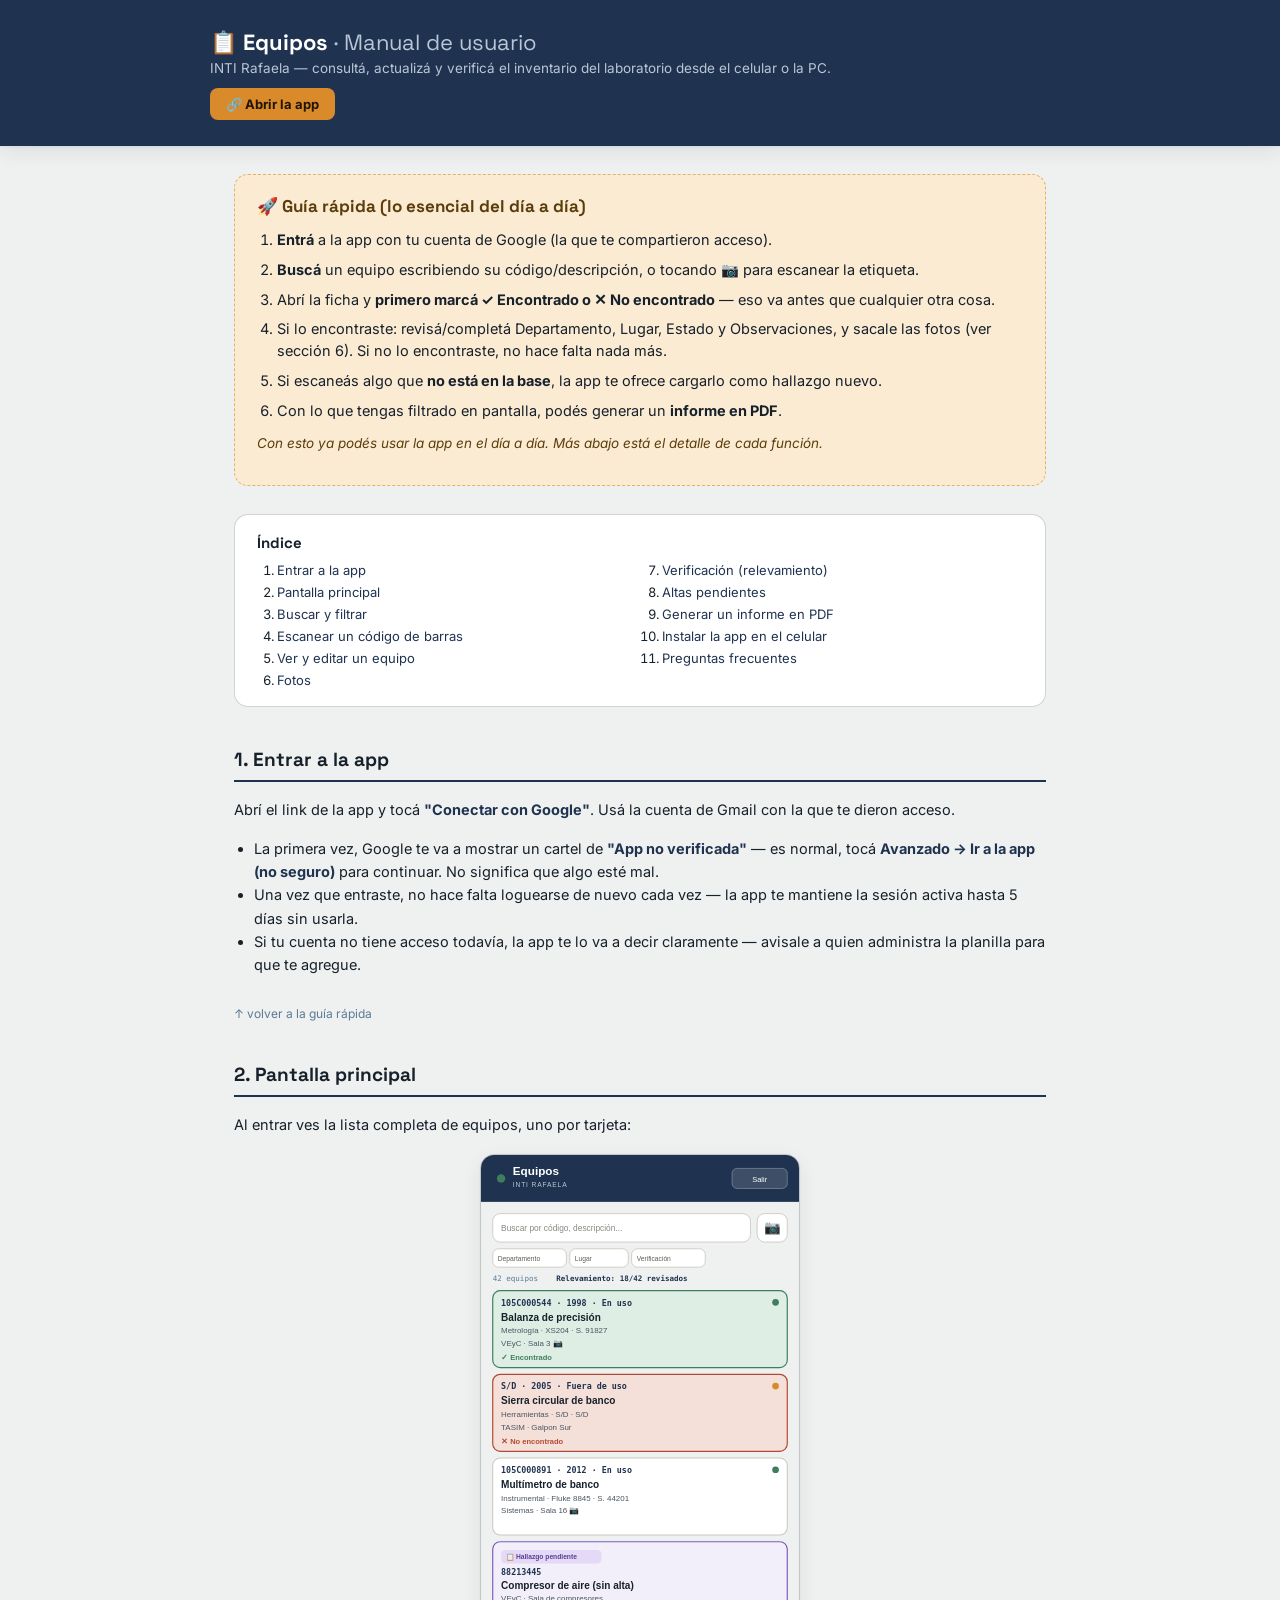
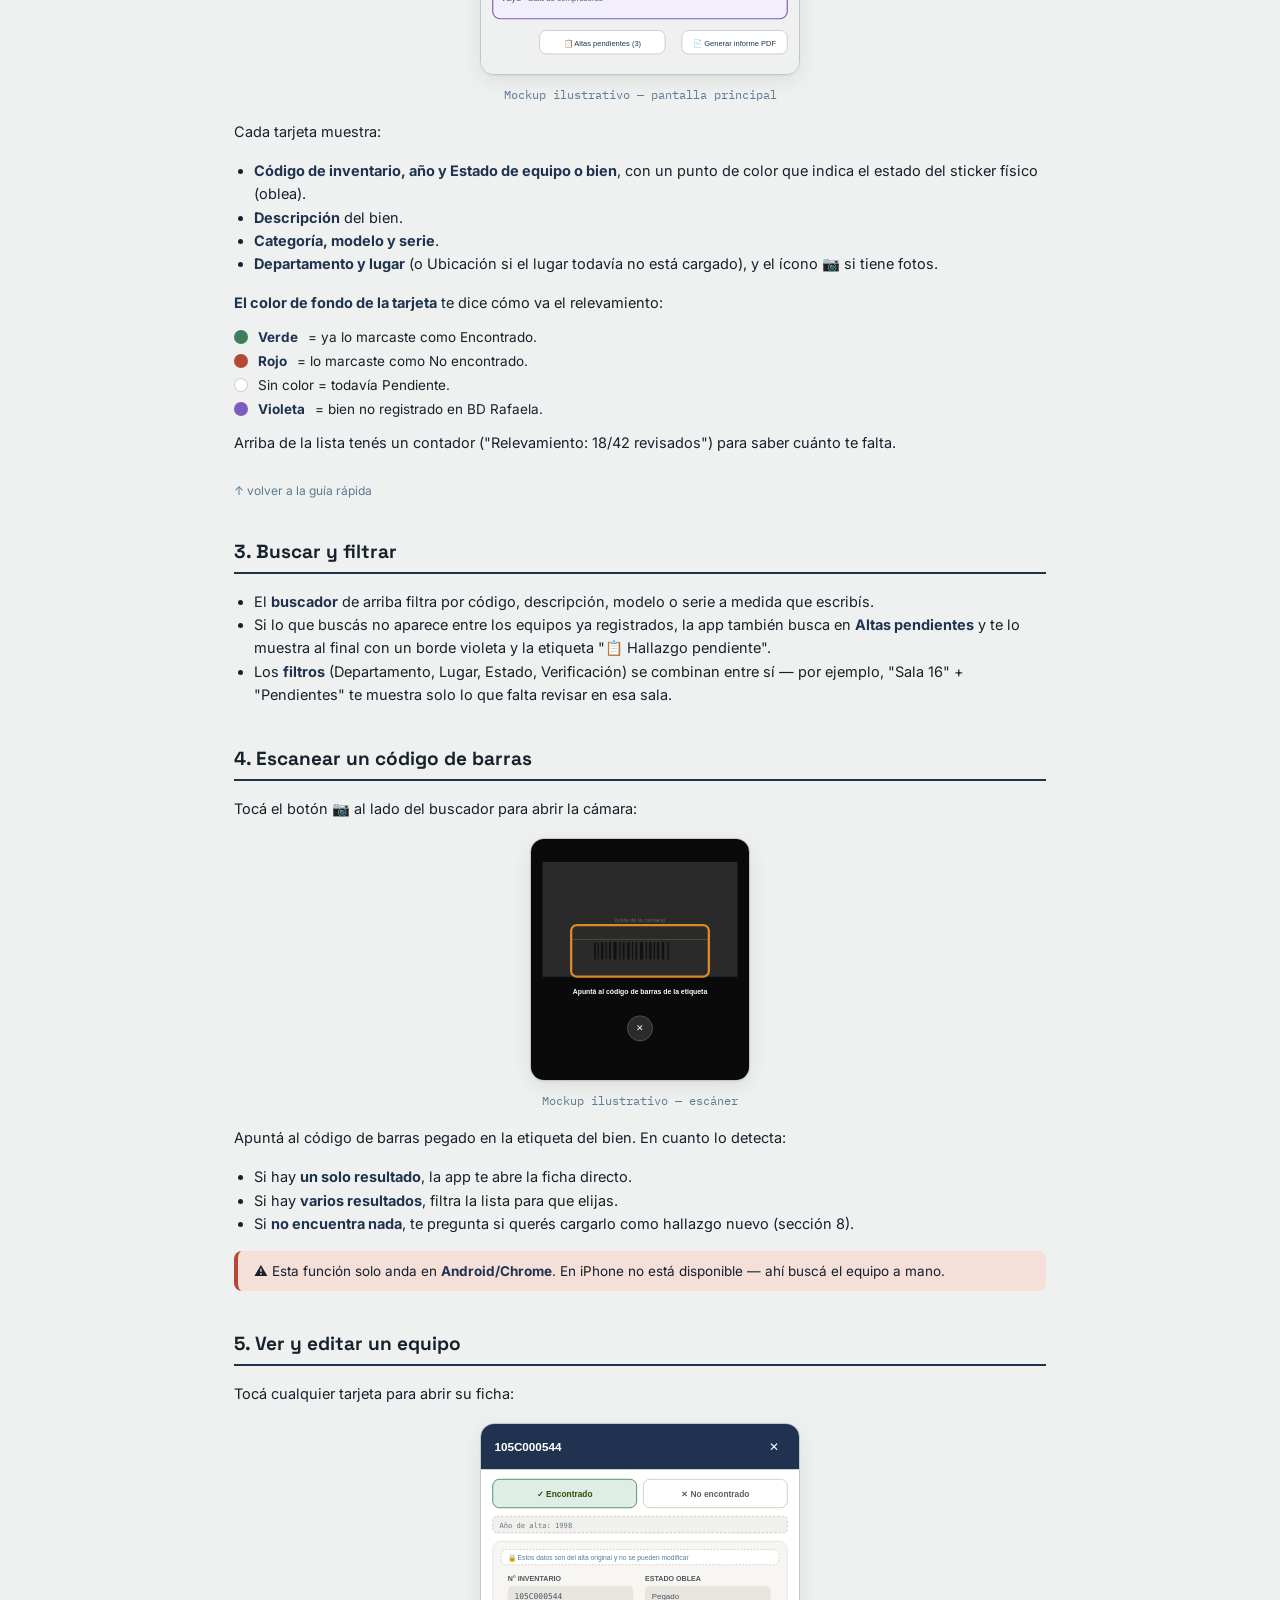
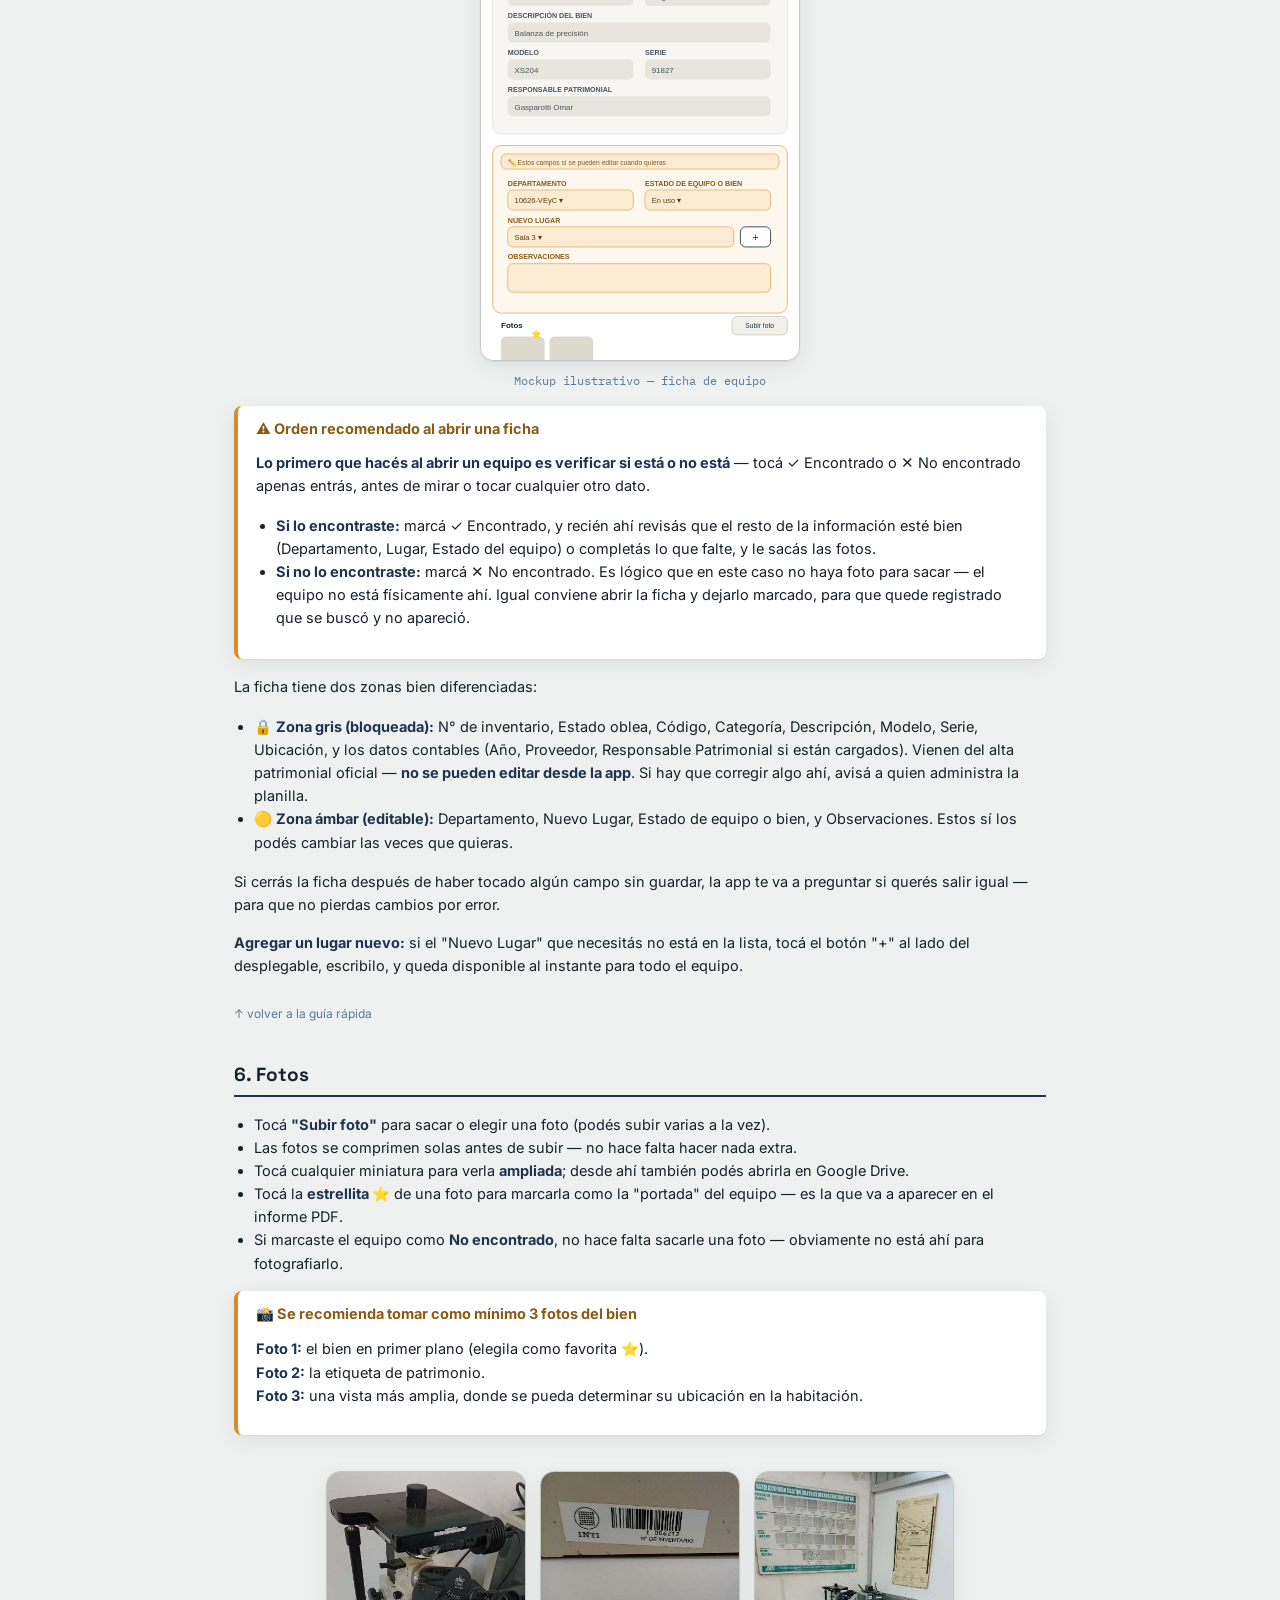
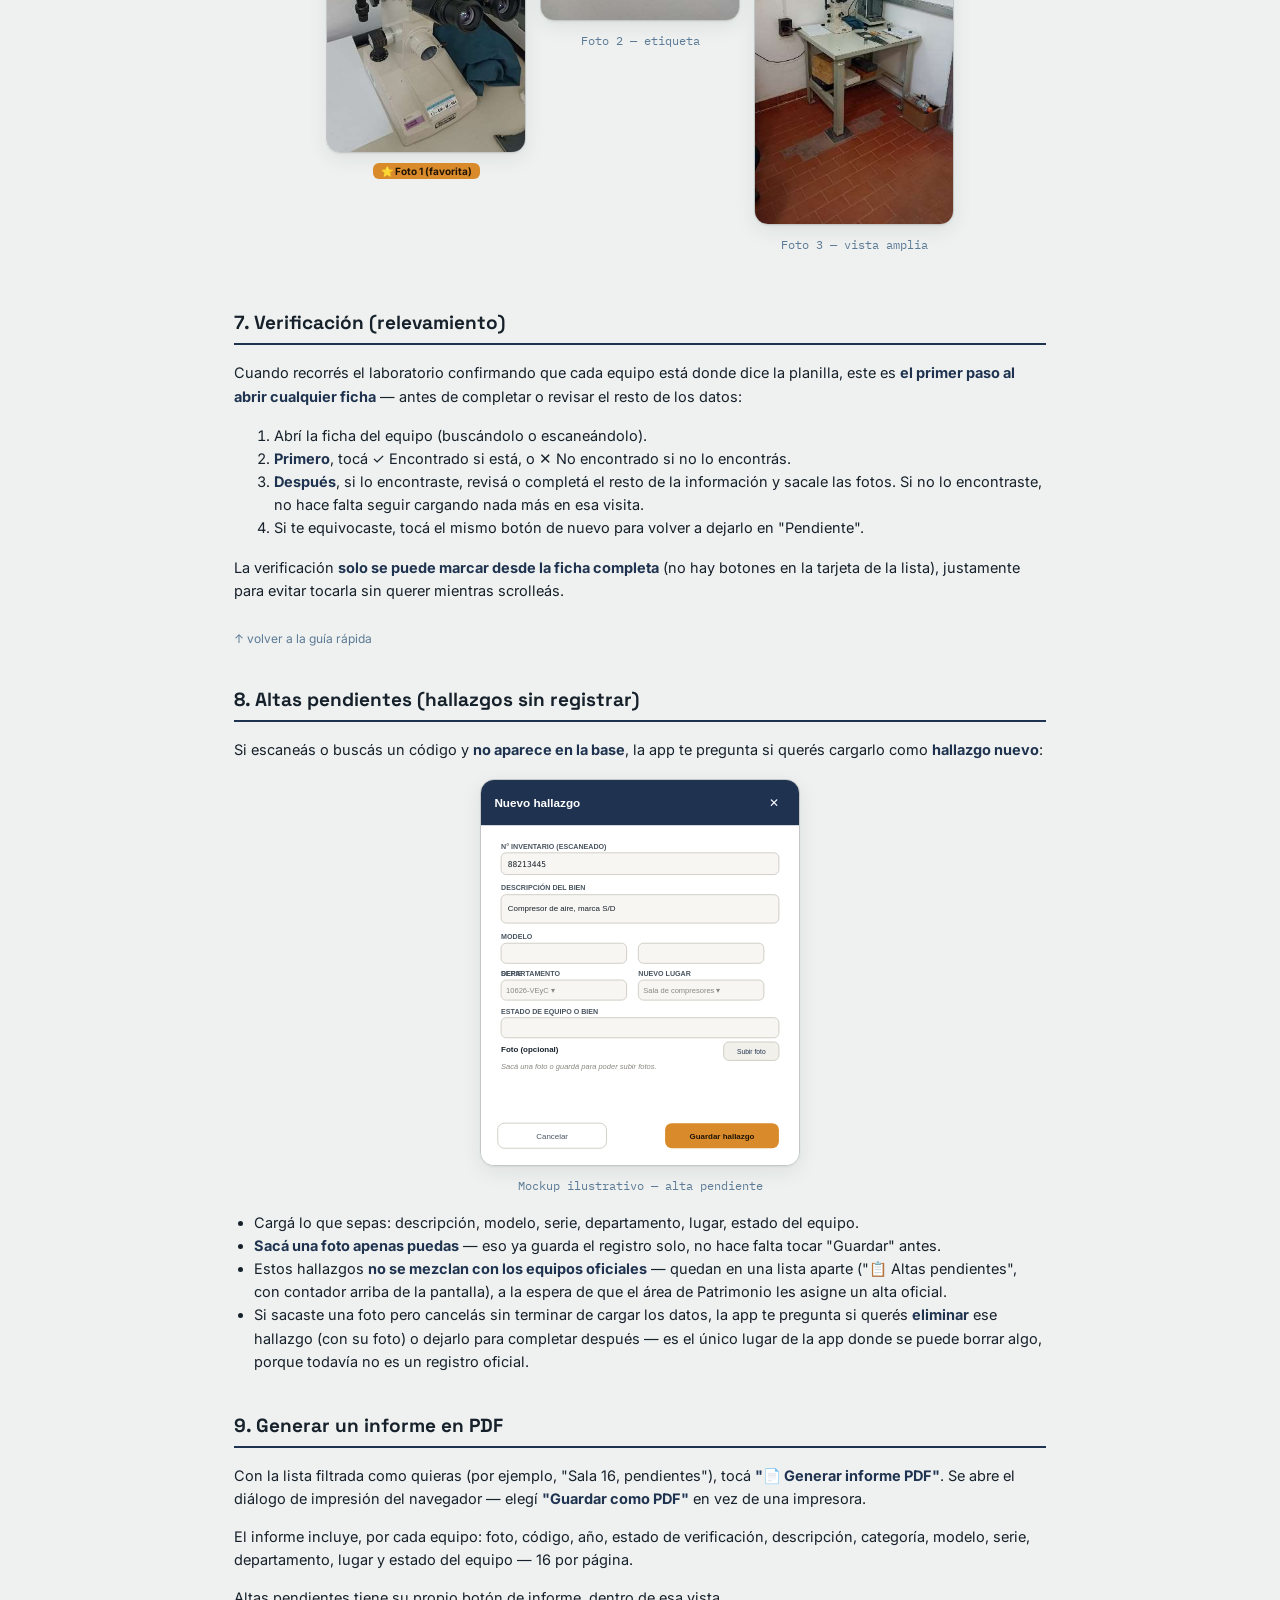
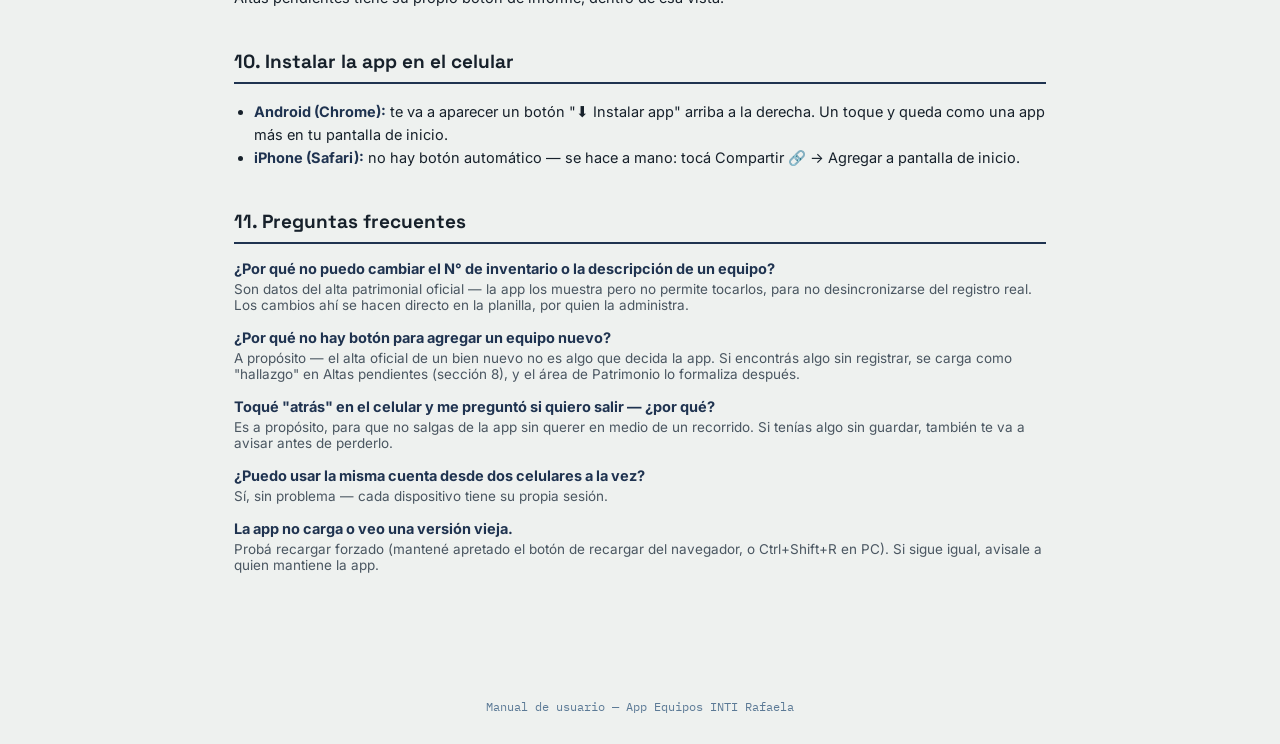
==== manual.html @ e0e2e53c "Add files via upload" ====
<!DOCTYPE html>
<html lang="es">
<head>
<meta charset="UTF-8">
<meta name="viewport" content="width=device-width, initial-scale=1">
<title>Manual de usuario — App Equipos INTI Rafaela</title>
<link rel="preconnect" href="https://fonts.googleapis.com">
<link rel="preconnect" href="https://fonts.gstatic.com" crossorigin>
<link href="https://fonts.googleapis.com/css2?family=Space+Grotesk:wght@500;600;700&family=Inter:wght@400;500;600;700&family=IBM+Plex+Mono:wght@500;600&display=swap" rel="stylesheet">
<style>
:root {
  --paper: #EEF1EF;
  --paper-raised: #FFFFFF;
  --ink: #17212B;
  --ink-soft: #4A5661;
  --navy: #1F3350;
  --navy-deep: #142235;
  --steel: #5C7A96;
  --line: rgba(23, 33, 43, 0.10);
  --line-strong: rgba(23, 33, 43, 0.20);
  --amber: #D98B2B;
  --amber-bg: #FBEBD3;
  --green: #3F7D5C;
  --green-bg: #DFEEE4;
  --rust: #B54834;
  --rust-bg: #F4DFD9;
  --violet: #7c5cbf;
  --violet-bg: #F2EEFA;
  --radius: 10px;
  --shadow: 0 1px 2px rgba(23,33,43,0.06), 0 6px 20px rgba(23,33,43,0.08);
  --font-display: "Space Grotesk", sans-serif;
  --font-body: "Inter", sans-serif;
  --font-mono: "IBM Plex Mono", monospace;
}
* { box-sizing: border-box; }
html, body { margin:0; padding:0; background: var(--paper); color: var(--ink); font-family: var(--font-body); -webkit-font-smoothing: antialiased; }
.wrap { max-width: 860px; margin: 0 auto; padding: 0 0 80px; }

header.topbar {
  background: var(--navy);
  color: #fff;
  padding: 28px 24px 26px;
  position: sticky; top:0; z-index: 10;
  box-shadow: var(--shadow);
}
header.topbar .inner { max-width: 860px; margin: 0 auto; }
header.topbar h1 { font-family: var(--font-display); font-size: 22px; margin: 0 0 4px; }
header.topbar p { margin:0; color:#B9C6D6; font-size: 13.5px; }
header.topbar a.applink {
  display:inline-block; margin-top:12px; background: var(--amber); color:#211404;
  text-decoration:none; font-weight:700; font-size:13px; padding:8px 16px; border-radius:8px;
}

.guide {
  margin: 28px 24px 0;
  background: var(--amber-bg);
  border: 1.5px dashed #E0B36C;
  border-radius: 14px;
  padding: 20px 22px;
}
.guide h2 { font-family: var(--font-display); font-size: 17px; margin: 0 0 12px; color:#5A3D0A; }
.guide ol { margin: 0; padding-left: 20px; }
.guide li { margin-bottom: 8px; font-size: 14.5px; line-height:1.5; }
.guide .closing { margin-top: 14px; font-size: 13.5px; color:#5A3D0A; font-style: italic; }

nav.index {
  margin: 28px 24px 0;
  background: var(--paper-raised);
  border: 1px solid var(--line-strong);
  border-radius: 14px;
  padding: 18px 22px;
}
nav.index h2 { font-family: var(--font-display); font-size: 15px; margin:0 0 10px; }
nav.index ol { margin:0; padding-left:20px; columns: 2; column-gap: 24px; }
nav.index li { font-size: 13px; margin-bottom:6px; }
nav.index a { color: var(--navy); text-decoration:none; }
nav.index a:hover { text-decoration:underline; }

section.chapter {
  margin: 34px 24px 0;
  padding-top: 6px;
  scroll-margin-top: 90px;
}
section.chapter h2 {
  font-family: var(--font-display);
  font-size: 19px;
  border-bottom: 2px solid var(--navy);
  padding-bottom: 8px;
  margin: 0 0 16px;
}
section.chapter p, section.chapter li { font-size: 14.5px; line-height:1.6; color: var(--ink); }
section.chapter ul { padding-left: 20px; }
section.chapter strong { color: var(--navy); }

figure { margin: 18px 0; text-align:center; }
figure img { max-width: 320px; width:100%; border-radius: 14px; box-shadow: var(--shadow); border:1px solid var(--line-strong); }
figure figcaption { font-size: 12px; color: var(--steel); margin-top:8px; font-family: var(--font-mono); }

.callout {
  background: #fff;
  border-left: 4px solid var(--amber);
  border-radius: 8px;
  padding: 14px 18px;
  margin: 16px 0;
  box-shadow: var(--shadow);
}
.callout h3 { margin:0 0 8px; font-size: 14.5px; color:#8A5A16; }
.callout p, .callout li { font-size: 13.5px; }

.legend { display:flex; flex-direction:column; gap:8px; margin: 14px 0; }
.legend .row { display:flex; align-items:center; gap:10px; font-size:13.5px; }
.dot { width:14px; height:14px; border-radius:50%; flex-shrink:0; }
.dot.green { background: var(--green); }
.dot.red { background: var(--rust); }
.dot.violet { background: var(--violet); }
.dot.white { background:#fff; border:1.5px solid var(--line-strong); }

.photorow { display:flex; gap:14px; flex-wrap:wrap; justify-content:center; margin: 18px 0; }
.photorow figure { flex: 1 1 180px; max-width:200px; }
.photorow img { max-width: 100%; }
.star-badge { display:inline-block; background: var(--amber); color:#211404; font-size:10px; font-weight:700; padding:2px 8px; border-radius:6px; margin-top:6px; }

.warn {
  background: var(--rust-bg);
  border-left: 4px solid var(--rust);
  border-radius: 8px;
  padding: 12px 16px;
  font-size: 13.5px;
  margin: 14px 0;
}

.faq-item { margin-bottom: 16px; }
.faq-item .q { font-weight: 700; color: var(--navy); font-size: 14.5px; margin-bottom:4px; }
.faq-item .a { font-size: 13.5px; color: var(--ink-soft); }

footer { text-align:center; padding: 30px 24px; color: var(--steel); font-size:12px; font-family: var(--font-mono); }

a.backtop { display:inline-block; margin-top: 14px; font-size:12px; color: var(--steel); text-decoration:none; }
a.backtop:hover { text-decoration:underline; }
</style>
</head>
<body>

<header class="topbar">
  <div class="inner">
    <h1>📋 Equipos <span style="font-weight:400; color:#B9C6D6;">· Manual de usuario</span></h1>
    <p>INTI Rafaela — consultá, actualizá y verificá el inventario del laboratorio desde el celular o la PC.</p>
    <a class="applink" href="https://classy-meerkat-04e9e7.netlify.app/" target="_blank" rel="noopener">🔗 Abrir la app</a>
  </div>
</header>

<div class="wrap">

<div class="guide" id="guia-rapida">
  <h2>🚀 Guía rápida (lo esencial del día a día)</h2>
  <ol>
    <li><strong>Entrá</strong> a la app con tu cuenta de Google (la que te compartieron acceso).</li>
    <li><strong>Buscá</strong> un equipo escribiendo su código/descripción, o tocando 📷 para escanear la etiqueta.</li>
    <li>Abrí la ficha y <strong>primero marcá ✓ Encontrado o ✕ No encontrado</strong> — eso va antes que cualquier otra cosa.</li>
    <li>Si lo encontraste: revisá/completá Departamento, Lugar, Estado y Observaciones, y sacale las fotos (ver sección 6). Si no lo encontraste, no hace falta nada más.</li>
    <li>Si escaneás algo que <strong>no está en la base</strong>, la app te ofrece cargarlo como hallazgo nuevo.</li>
    <li>Con lo que tengas filtrado en pantalla, podés generar un <strong>informe en PDF</strong>.</li>
  </ol>
  <p class="closing">Con esto ya podés usar la app en el día a día. Más abajo está el detalle de cada función.</p>
</div>

<nav class="index">
  <h2>Índice</h2>
  <ol>
    <li><a href="#c1">Entrar a la app</a></li>
    <li><a href="#c2">Pantalla principal</a></li>
    <li><a href="#c3">Buscar y filtrar</a></li>
    <li><a href="#c4">Escanear un código de barras</a></li>
    <li><a href="#c5">Ver y editar un equipo</a></li>
    <li><a href="#c6">Fotos</a></li>
    <li><a href="#c7">Verificación (relevamiento)</a></li>
    <li><a href="#c8">Altas pendientes</a></li>
    <li><a href="#c9">Generar un informe en PDF</a></li>
    <li><a href="#c10">Instalar la app en el celular</a></li>
    <li><a href="#c11">Preguntas frecuentes</a></li>
  </ol>
</nav>

<section class="chapter" id="c1">
  <h2>1. Entrar a la app</h2>
  <p>Abrí el link de la app y tocá <strong>"Conectar con Google"</strong>. Usá la cuenta de Gmail con la que te dieron acceso.</p>
  <ul>
    <li>La primera vez, Google te va a mostrar un cartel de <strong>"App no verificada"</strong> — es normal, tocá <strong>Avanzado → Ir a la app (no seguro)</strong> para continuar. No significa que algo esté mal.</li>
    <li>Una vez que entraste, no hace falta loguearse de nuevo cada vez — la app te mantiene la sesión activa hasta 5 días sin usarla.</li>
    <li>Si tu cuenta no tiene acceso todavía, la app te lo va a decir claramente — avisale a quien administra la planilla para que te agregue.</li>
  </ul>
  <a class="backtop" href="#guia-rapida">↑ volver a la guía rápida</a>
</section>

<section class="chapter" id="c2">
  <h2>2. Pantalla principal</h2>
  <p>Al entrar ves la lista completa de equipos, uno por tarjeta:</p>
  <figure>
    <img src="[data-uri]" alt="Pantalla principal">
    <figcaption>Mockup ilustrativo — pantalla principal</figcaption>
  </figure>
  <p>Cada tarjeta muestra:</p>
  <ul>
    <li><strong>Código de inventario, año y Estado de equipo o bien</strong>, con un punto de color que indica el estado del sticker físico (oblea).</li>
    <li><strong>Descripción</strong> del bien.</li>
    <li><strong>Categoría, modelo y serie</strong>.</li>
    <li><strong>Departamento y lugar</strong> (o Ubicación si el lugar todavía no está cargado), y el ícono 📷 si tiene fotos.</li>
  </ul>
  <p><strong>El color de fondo de la tarjeta</strong> te dice cómo va el relevamiento:</p>
  <div class="legend">
    <div class="row"><span class="dot green"></span> <strong>Verde</strong> = ya lo marcaste como Encontrado.</div>
    <div class="row"><span class="dot red"></span> <strong>Rojo</strong> = lo marcaste como No encontrado.</div>
    <div class="row"><span class="dot white"></span> Sin color = todavía Pendiente.</div>
    <div class="row"><span class="dot violet"></span> <strong>Violeta</strong> = bien no registrado en BD Rafaela.</div>
  </div>
  <p>Arriba de la lista tenés un contador ("Relevamiento: 18/42 revisados") para saber cuánto te falta.</p>
  <a class="backtop" href="#guia-rapida">↑ volver a la guía rápida</a>
</section>

<section class="chapter" id="c3">
  <h2>3. Buscar y filtrar</h2>
  <ul>
    <li>El <strong>buscador</strong> de arriba filtra por código, descripción, modelo o serie a medida que escribís.</li>
    <li>Si lo que buscás no aparece entre los equipos ya registrados, la app también busca en <strong>Altas pendientes</strong> y te lo muestra al final con un borde violeta y la etiqueta "📋 Hallazgo pendiente".</li>
    <li>Los <strong>filtros</strong> (Departamento, Lugar, Estado, Verificación) se combinan entre sí — por ejemplo, "Sala 16" + "Pendientes" te muestra solo lo que falta revisar en esa sala.</li>
  </ul>
</section>

<section class="chapter" id="c4">
  <h2>4. Escanear un código de barras</h2>
  <p>Tocá el botón 📷 al lado del buscador para abrir la cámara:</p>
  <figure>
    <img src="[data-uri]" alt="Escáner de código de barras" style="max-width:220px;">
    <figcaption>Mockup ilustrativo — escáner</figcaption>
  </figure>
  <p>Apuntá al código de barras pegado en la etiqueta del bien. En cuanto lo detecta:</p>
  <ul>
    <li>Si hay <strong>un solo resultado</strong>, la app te abre la ficha directo.</li>
    <li>Si hay <strong>varios resultados</strong>, filtra la lista para que elijas.</li>
    <li>Si <strong>no encuentra nada</strong>, te pregunta si querés cargarlo como hallazgo nuevo (sección 8).</li>
  </ul>
  <div class="warn">⚠️ Esta función solo anda en <strong>Android/Chrome</strong>. En iPhone no está disponible — ahí buscá el equipo a mano.</div>
</section>

<section class="chapter" id="c5">
  <h2>5. Ver y editar un equipo</h2>
  <p>Tocá cualquier tarjeta para abrir su ficha:</p>
  <figure>
    <img src="[data-uri]" alt="Ficha de equipo">
    <figcaption>Mockup ilustrativo — ficha de equipo</figcaption>
  </figure>

  <div class="callout">
    <h3>⚠️ Orden recomendado al abrir una ficha</h3>
    <p><strong>Lo primero que hacés al abrir un equipo es verificar si está o no está</strong> — tocá ✓ Encontrado o ✕ No encontrado apenas entrás, antes de mirar o tocar cualquier otro dato.</p>
    <ul>
      <li><strong>Si lo encontraste:</strong> marcá ✓ Encontrado, y recién ahí revisás que el resto de la información esté bien (Departamento, Lugar, Estado del equipo) o completás lo que falte, y le sacás las fotos.</li>
      <li><strong>Si no lo encontraste:</strong> marcá ✕ No encontrado. Es lógico que en este caso no haya foto para sacar — el equipo no está físicamente ahí. Igual conviene abrir la ficha y dejarlo marcado, para que quede registrado que se buscó y no apareció.</li>
    </ul>
  </div>

  <p>La ficha tiene dos zonas bien diferenciadas:</p>
  <ul>
    <li>🔒 <strong>Zona gris (bloqueada):</strong> N° de inventario, Estado oblea, Código, Categoría, Descripción, Modelo, Serie, Ubicación, y los datos contables (Año, Proveedor, Responsable Patrimonial si están cargados). Vienen del alta patrimonial oficial — <strong>no se pueden editar desde la app</strong>. Si hay que corregir algo ahí, avisá a quien administra la planilla.</li>
    <li>🟡 <strong>Zona ámbar (editable):</strong> Departamento, Nuevo Lugar, Estado de equipo o bien, y Observaciones. Estos sí los podés cambiar las veces que quieras.</li>
  </ul>
  <p>Si cerrás la ficha después de haber tocado algún campo sin guardar, la app te va a preguntar si querés salir igual — para que no pierdas cambios por error.</p>
  <p><strong>Agregar un lugar nuevo:</strong> si el "Nuevo Lugar" que necesitás no está en la lista, tocá el botón "+" al lado del desplegable, escribilo, y queda disponible al instante para todo el equipo.</p>
  <a class="backtop" href="#guia-rapida">↑ volver a la guía rápida</a>
</section>

<section class="chapter" id="c6">
  <h2>6. Fotos</h2>
  <ul>
    <li>Tocá <strong>"Subir foto"</strong> para sacar o elegir una foto (podés subir varias a la vez).</li>
    <li>Las fotos se comprimen solas antes de subir — no hace falta hacer nada extra.</li>
    <li>Tocá cualquier miniatura para verla <strong>ampliada</strong>; desde ahí también podés abrirla en Google Drive.</li>
    <li>Tocá la <strong>estrellita ⭐</strong> de una foto para marcarla como la "portada" del equipo — es la que va a aparecer en el informe PDF.</li>
    <li>Si marcaste el equipo como <strong>No encontrado</strong>, no hace falta sacarle una foto — obviamente no está ahí para fotografiarlo.</li>
  </ul>

  <div class="callout">
    <h3>📸 Se recomienda tomar como mínimo 3 fotos del bien</h3>
    <p><strong>Foto 1:</strong> el bien en primer plano (elegila como favorita ⭐).<br>
    <strong>Foto 2:</strong> la etiqueta de patrimonio.<br>
    <strong>Foto 3:</strong> una vista más amplia, donde se pueda determinar su ubicación en la habitación.</p>
  </div>

  <div class="photorow">
    <figure>
      <img src="[data-uri]" alt="Foto 1 - bien en primer plano">
      <div class="star-badge">⭐ Foto 1 (favorita)</div>
    </figure>
    <figure>
      <img src="[data-uri]" alt="Foto 2 - etiqueta de patrimonio">
      <figcaption>Foto 2 — etiqueta</figcaption>
    </figure>
    <figure>
      <img src="[data-uri]" alt="Foto 3 - vista amplia del lugar">
      <figcaption>Foto 3 — vista amplia</figcaption>
    </figure>
  </div>
</section>

<section class="chapter" id="c7">
  <h2>7. Verificación (relevamiento)</h2>
  <p>Cuando recorrés el laboratorio confirmando que cada equipo está donde dice la planilla, este es <strong>el primer paso al abrir cualquier ficha</strong> — antes de completar o revisar el resto de los datos:</p>
  <ol>
    <li>Abrí la ficha del equipo (buscándolo o escaneándolo).</li>
    <li><strong>Primero</strong>, tocá ✓ Encontrado si está, o ✕ No encontrado si no lo encontrás.</li>
    <li><strong>Después</strong>, si lo encontraste, revisá o completá el resto de la información y sacale las fotos. Si no lo encontraste, no hace falta seguir cargando nada más en esa visita.</li>
    <li>Si te equivocaste, tocá el mismo botón de nuevo para volver a dejarlo en "Pendiente".</li>
  </ol>
  <p>La verificación <strong>solo se puede marcar desde la ficha completa</strong> (no hay botones en la tarjeta de la lista), justamente para evitar tocarla sin querer mientras scrolleás.</p>
  <a class="backtop" href="#guia-rapida">↑ volver a la guía rápida</a>
</section>

<section class="chapter" id="c8">
  <h2>8. Altas pendientes (hallazgos sin registrar)</h2>
  <p>Si escaneás o buscás un código y <strong>no aparece en la base</strong>, la app te pregunta si querés cargarlo como <strong>hallazgo nuevo</strong>:</p>
  <figure>
    <img src="[data-uri]" alt="Formulario de alta pendiente">
    <figcaption>Mockup ilustrativo — alta pendiente</figcaption>
  </figure>
  <ul>
    <li>Cargá lo que sepas: descripción, modelo, serie, departamento, lugar, estado del equipo.</li>
    <li><strong>Sacá una foto apenas puedas</strong> — eso ya guarda el registro solo, no hace falta tocar "Guardar" antes.</li>
    <li>Estos hallazgos <strong>no se mezclan con los equipos oficiales</strong> — quedan en una lista aparte ("📋 Altas pendientes", con contador arriba de la pantalla), a la espera de que el área de Patrimonio les asigne un alta oficial.</li>
    <li>Si sacaste una foto pero cancelás sin terminar de cargar los datos, la app te pregunta si querés <strong>eliminar</strong> ese hallazgo (con su foto) o dejarlo para completar después — es el único lugar de la app donde se puede borrar algo, porque todavía no es un registro oficial.</li>
  </ul>
</section>

<section class="chapter" id="c9">
  <h2>9. Generar un informe en PDF</h2>
  <p>Con la lista filtrada como quieras (por ejemplo, "Sala 16, pendientes"), tocá <strong>"📄 Generar informe PDF"</strong>. Se abre el diálogo de impresión del navegador — elegí <strong>"Guardar como PDF"</strong> en vez de una impresora.</p>
  <p>El informe incluye, por cada equipo: foto, código, año, estado de verificación, descripción, categoría, modelo, serie, departamento, lugar y estado del equipo — 16 por página.</p>
  <p>Altas pendientes tiene su propio botón de informe, dentro de esa vista.</p>
</section>

<section class="chapter" id="c10">
  <h2>10. Instalar la app en el celular</h2>
  <ul>
    <li><strong>Android (Chrome):</strong> te va a aparecer un botón "⬇ Instalar app" arriba a la derecha. Un toque y queda como una app más en tu pantalla de inicio.</li>
    <li><strong>iPhone (Safari):</strong> no hay botón automático — se hace a mano: tocá Compartir 🔗 → Agregar a pantalla de inicio.</li>
  </ul>
</section>

<section class="chapter" id="c11">
  <h2>11. Preguntas frecuentes</h2>

  <div class="faq-item">
    <div class="q">¿Por qué no puedo cambiar el N° de inventario o la descripción de un equipo?</div>
    <div class="a">Son datos del alta patrimonial oficial — la app los muestra pero no permite tocarlos, para no desincronizarse del registro real. Los cambios ahí se hacen directo en la planilla, por quien la administra.</div>
  </div>
  <div class="faq-item">
    <div class="q">¿Por qué no hay botón para agregar un equipo nuevo?</div>
    <div class="a">A propósito — el alta oficial de un bien nuevo no es algo que decida la app. Si encontrás algo sin registrar, se carga como "hallazgo" en Altas pendientes (sección 8), y el área de Patrimonio lo formaliza después.</div>
  </div>
  <div class="faq-item">
    <div class="q">Toqué "atrás" en el celular y me preguntó si quiero salir — ¿por qué?</div>
    <div class="a">Es a propósito, para que no salgas de la app sin querer en medio de un recorrido. Si tenías algo sin guardar, también te va a avisar antes de perderlo.</div>
  </div>
  <div class="faq-item">
    <div class="q">¿Puedo usar la misma cuenta desde dos celulares a la vez?</div>
    <div class="a">Sí, sin problema — cada dispositivo tiene su propia sesión.</div>
  </div>
  <div class="faq-item">
    <div class="q">La app no carga o veo una versión vieja.</div>
    <div class="a">Probá recargar forzado (mantené apretado el botón de recargar del navegador, o Ctrl+Shift+R en PC). Si sigue igual, avisale a quien mantiene la app.</div>
  </div>
</section>

</div>

<footer>Manual de usuario — App Equipos INTI Rafaela</footer>

</body>
</html>
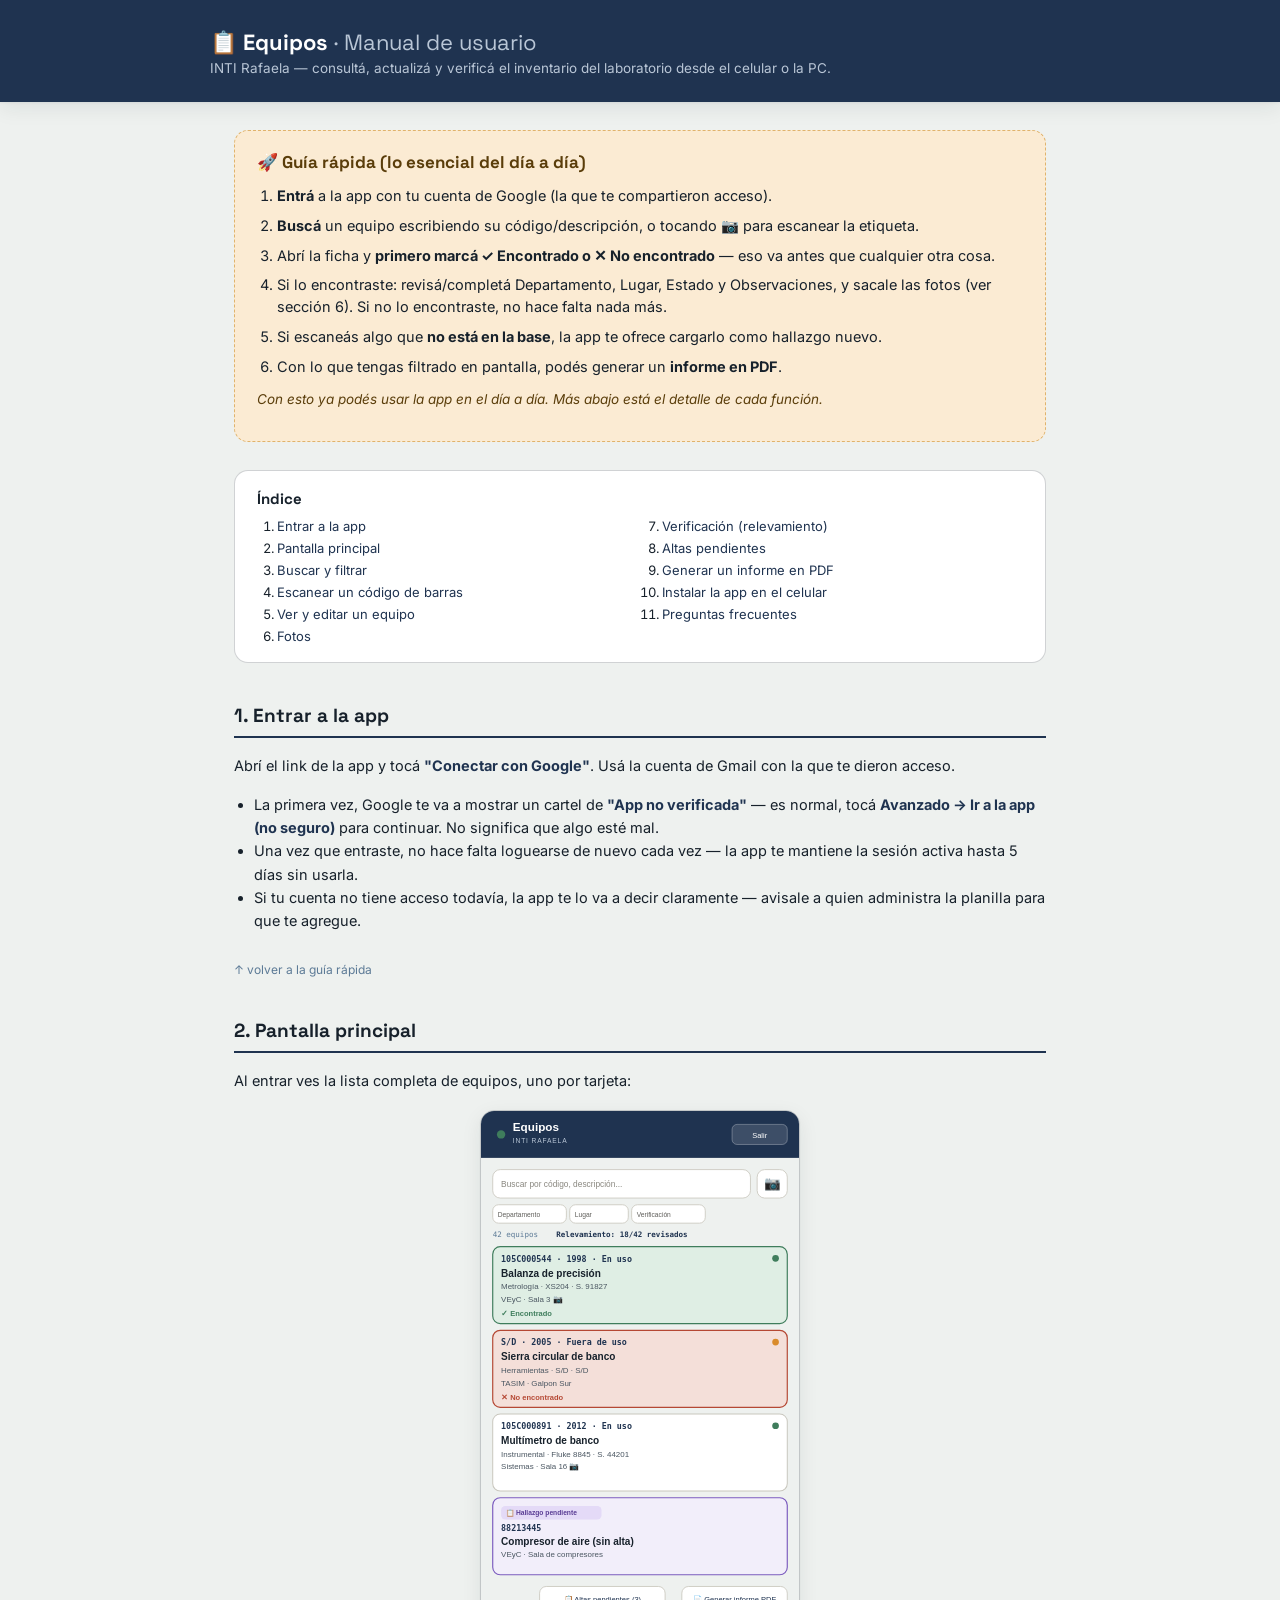
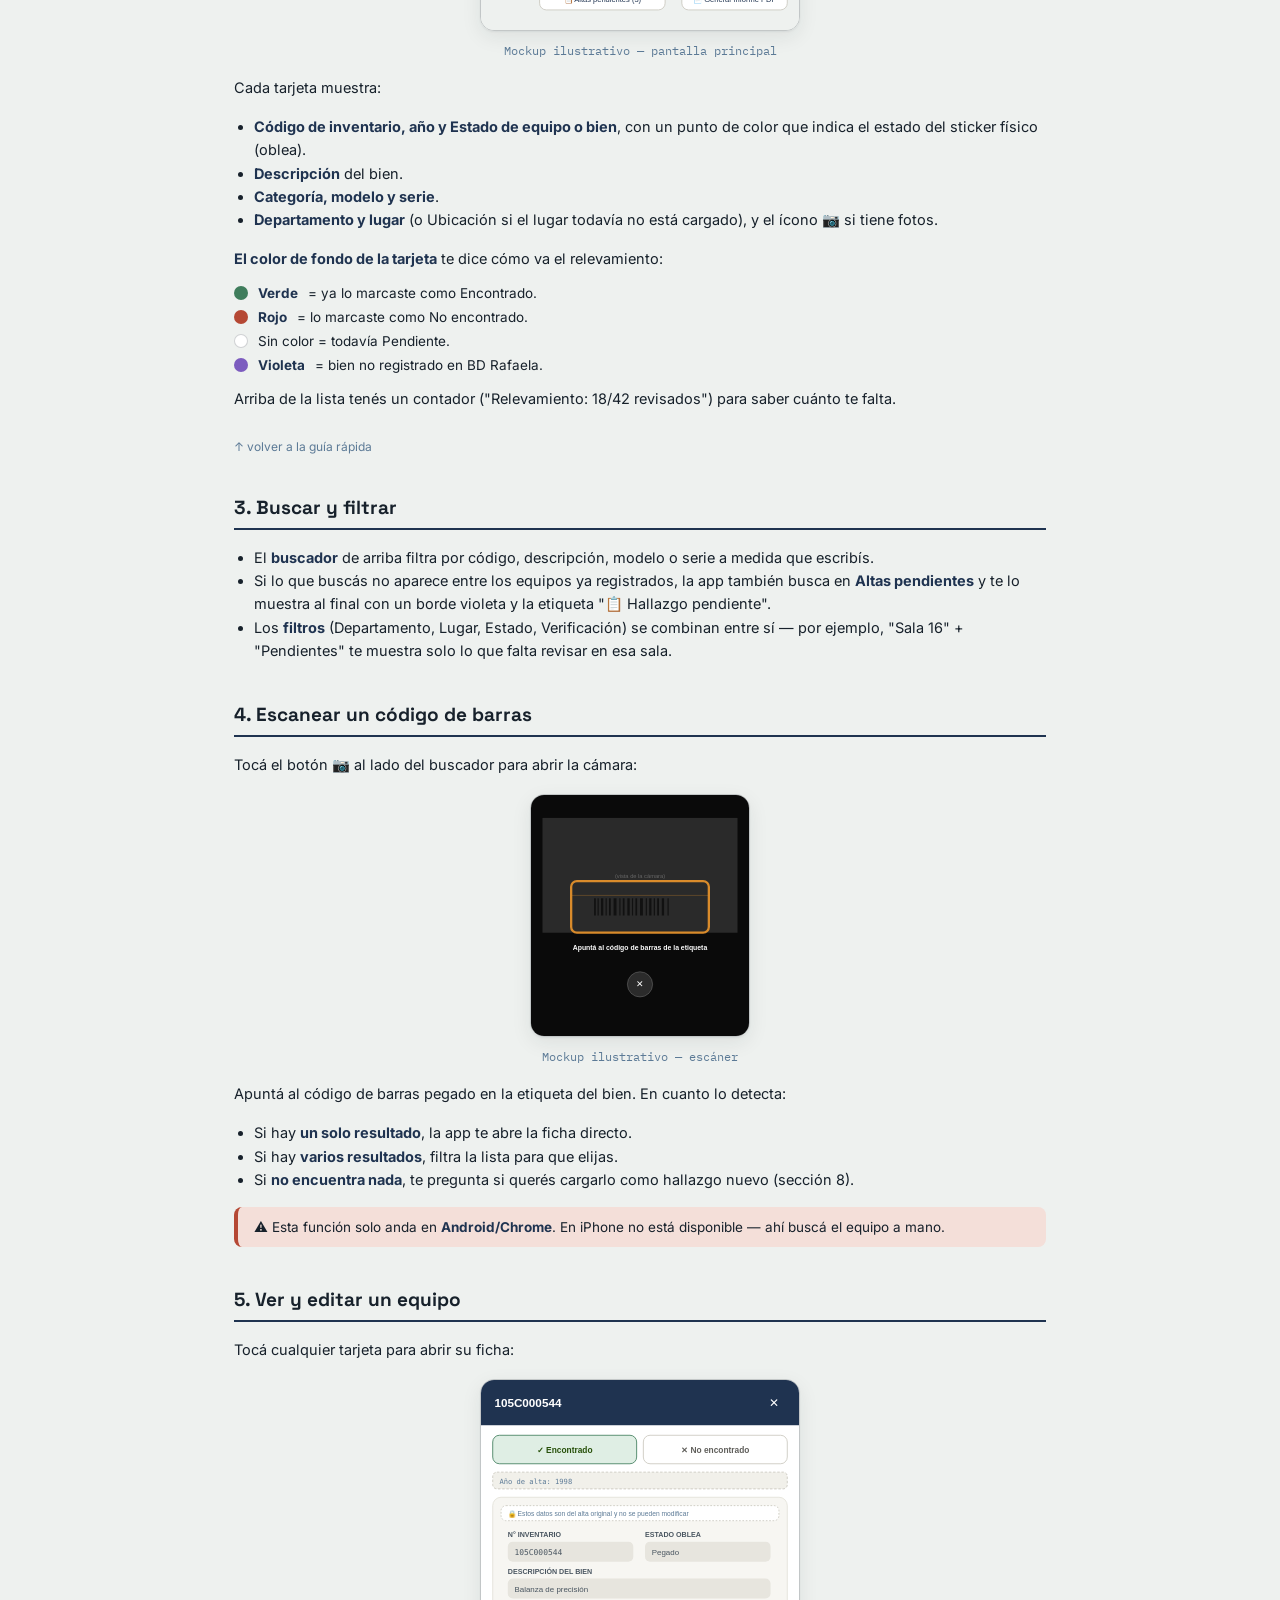
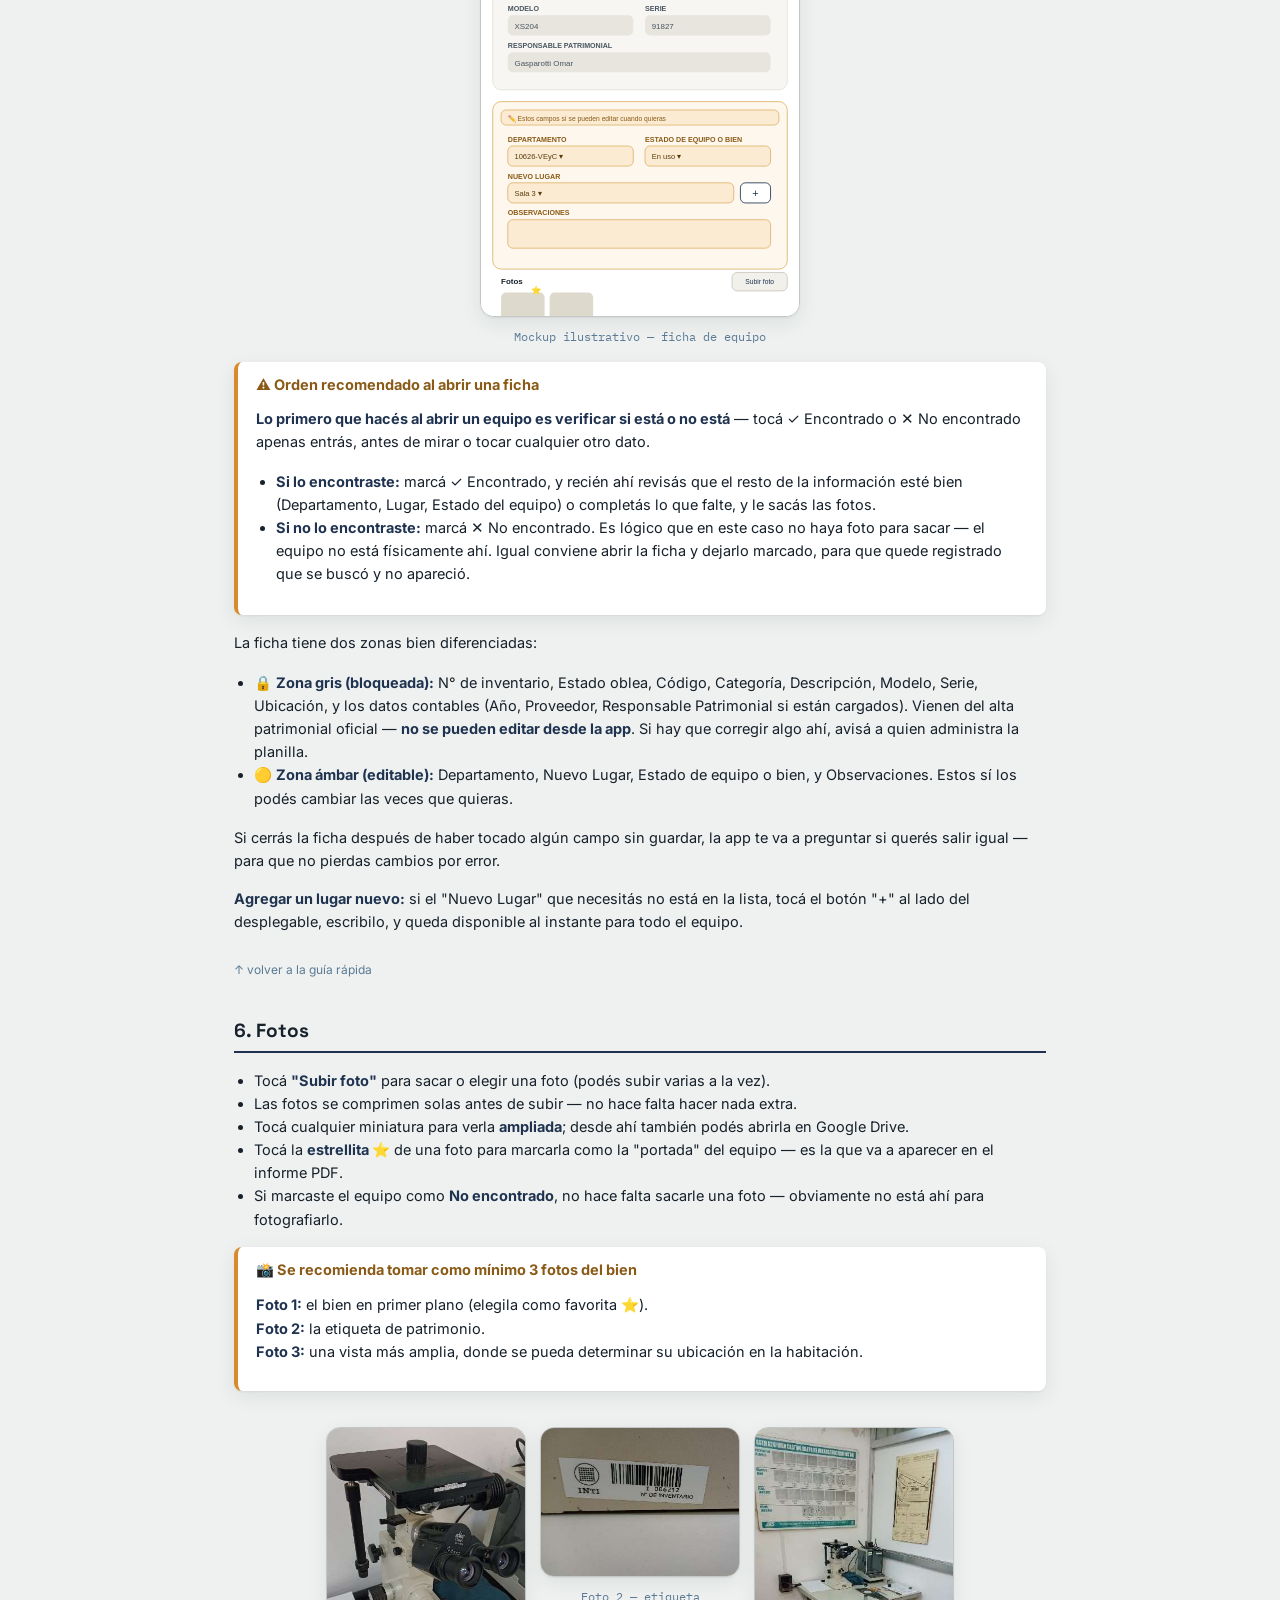
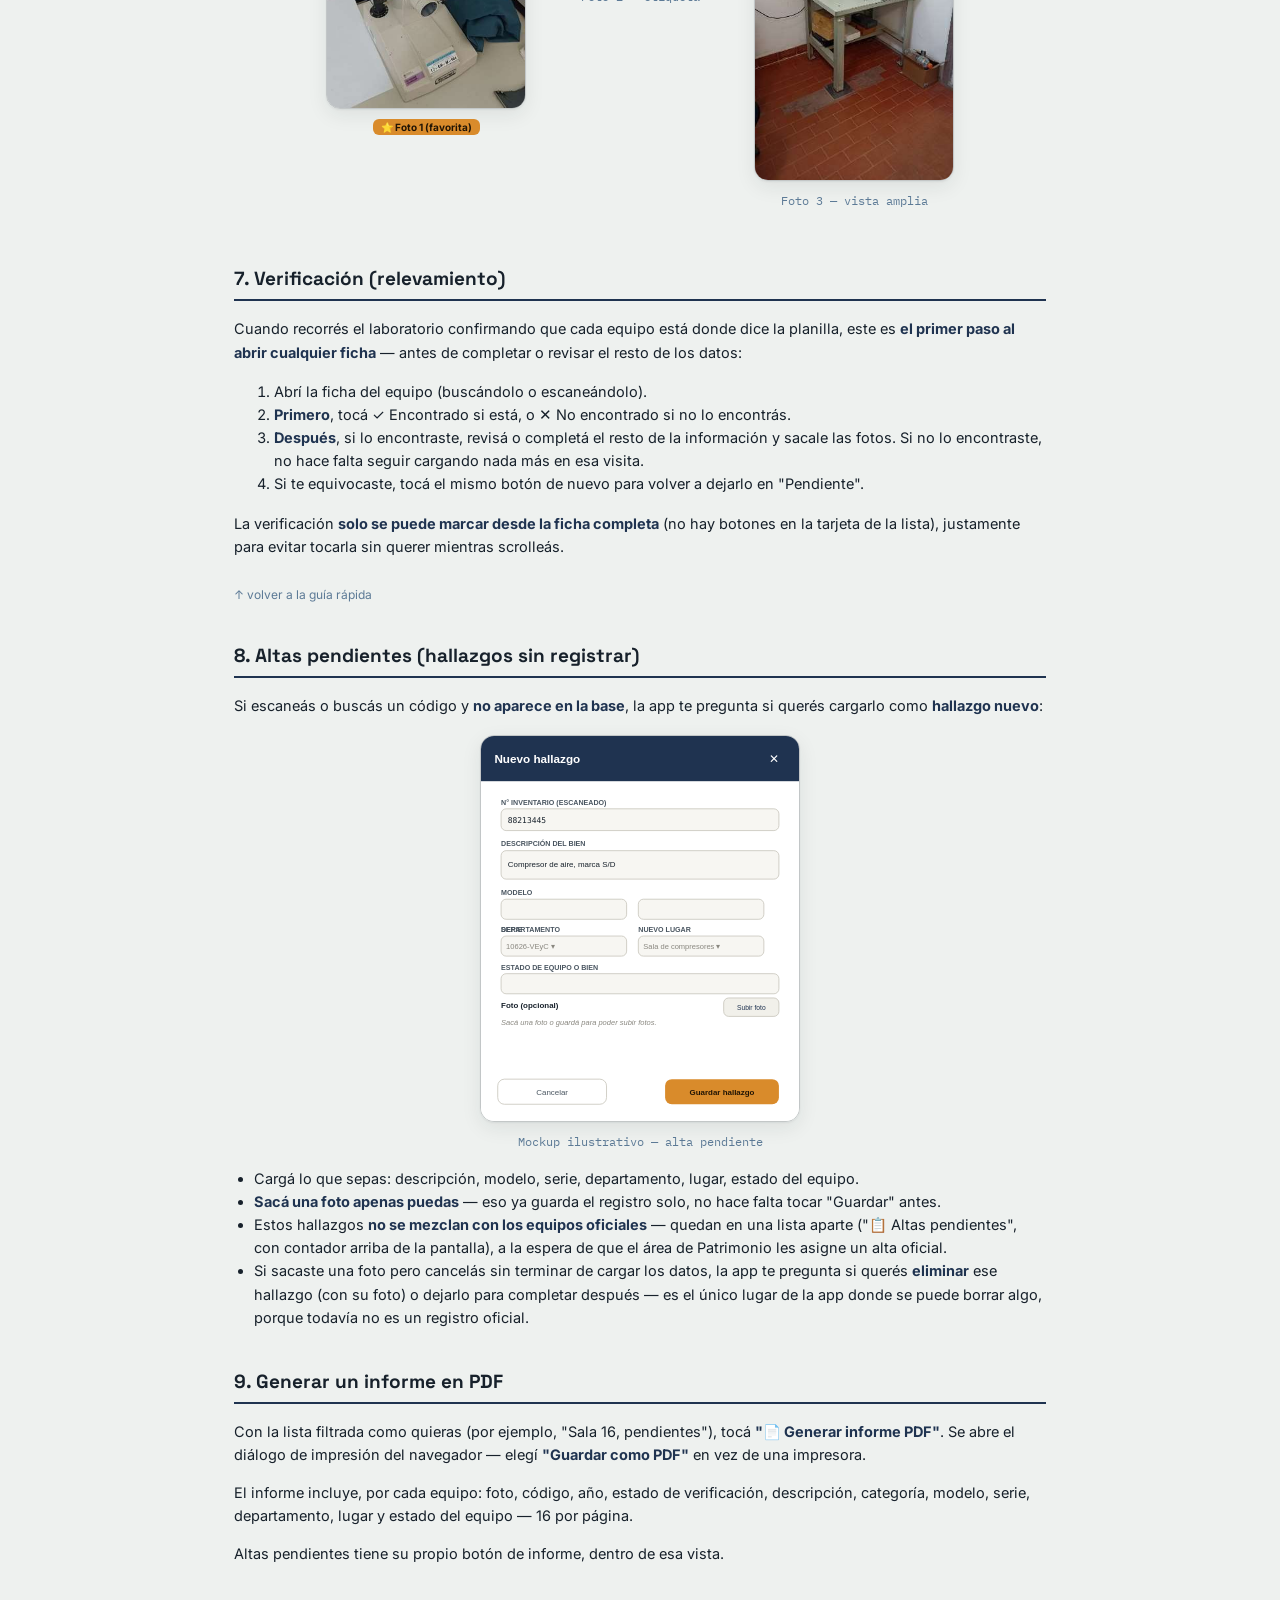
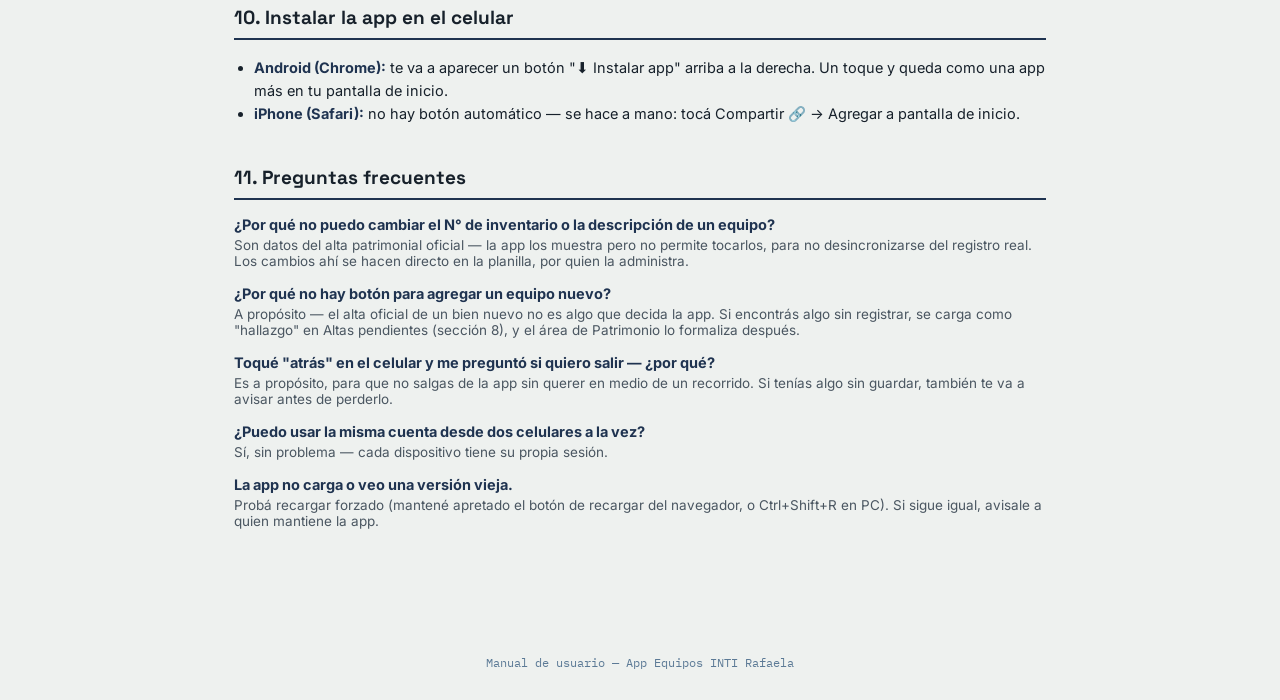
==== commit f14d8d2f: "Add files via upload" ====
--- a/manual.html
+++ b/manual.html
@@ -145,7 +145,6 @@
   <div class="inner">
     <h1>📋 Equipos <span style="font-weight:400; color:#B9C6D6;">· Manual de usuario</span></h1>
     <p>INTI Rafaela — consultá, actualizá y verificá el inventario del laboratorio desde el celular o la PC.</p>
-    <a class="applink" href="https://classy-meerkat-04e9e7.netlify.app/" target="_blank" rel="noopener">🔗 Abrir la app</a>
   </div>
 </header>
 
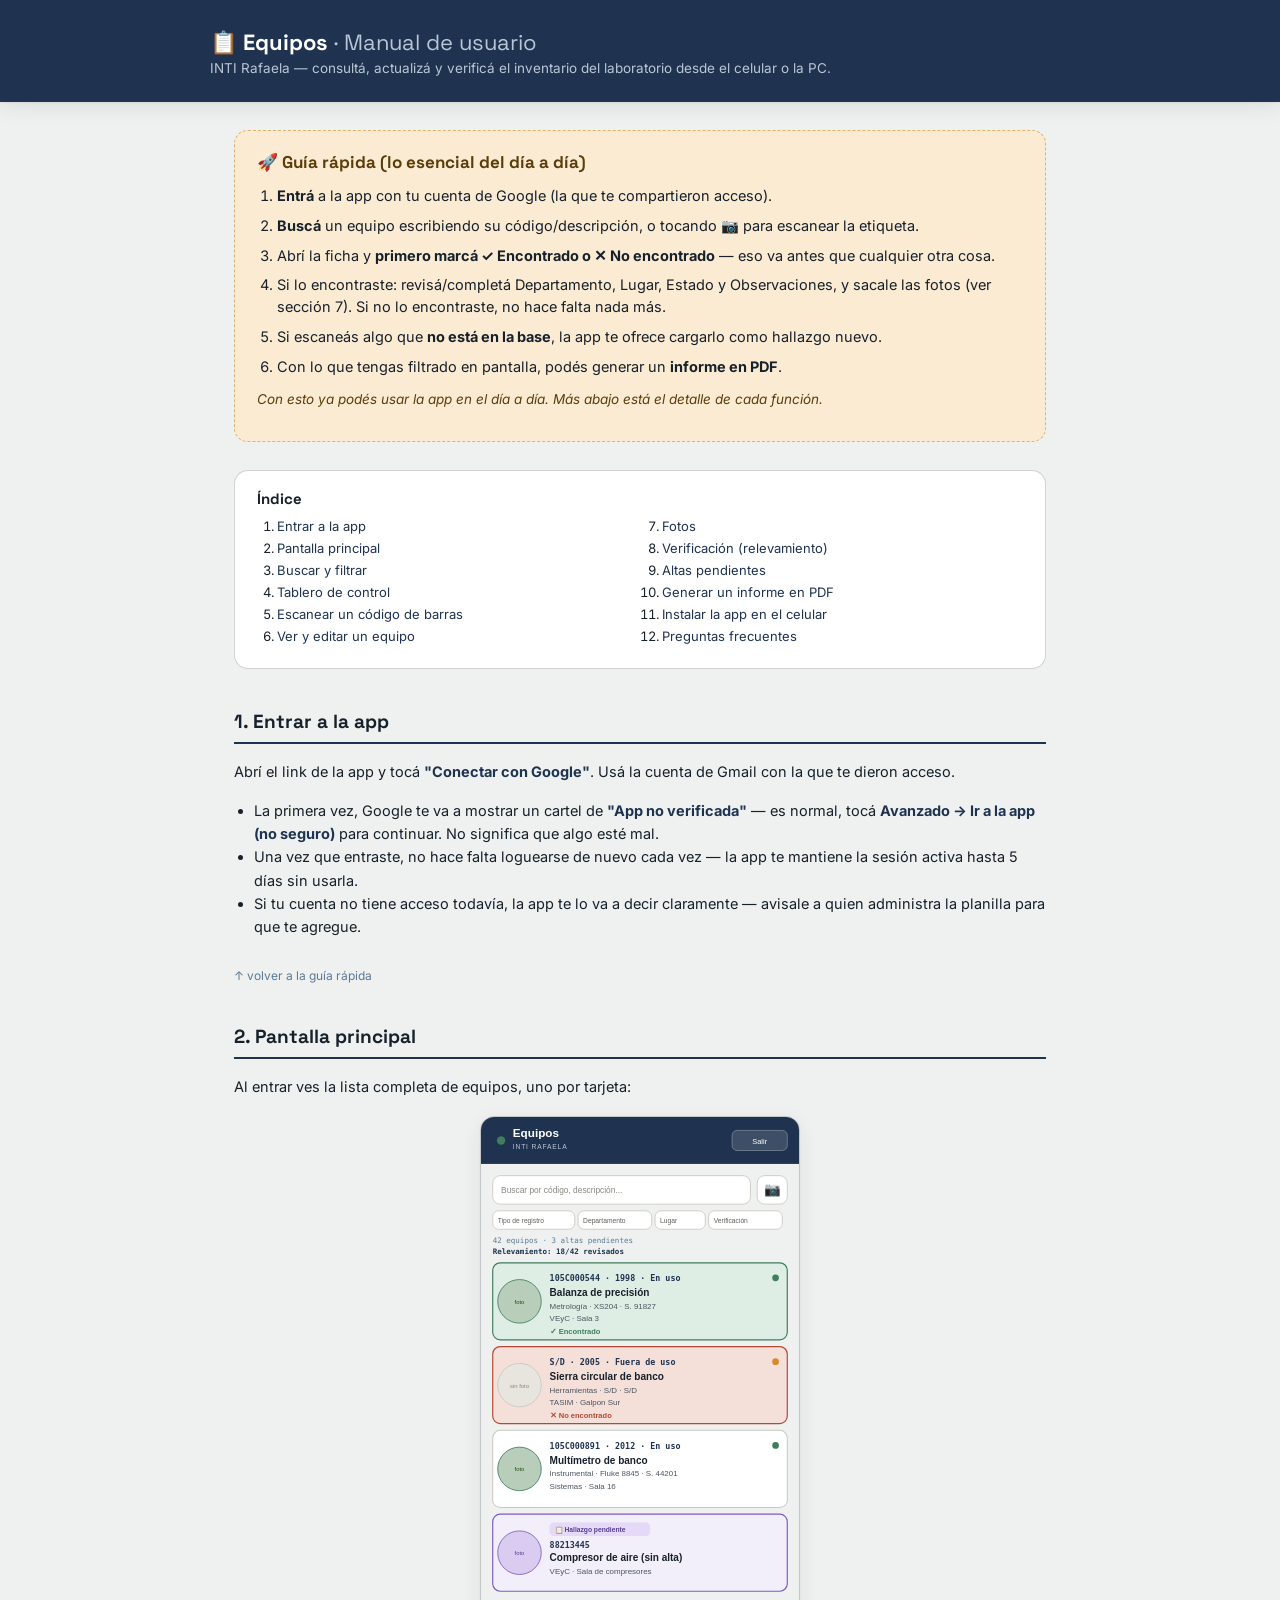
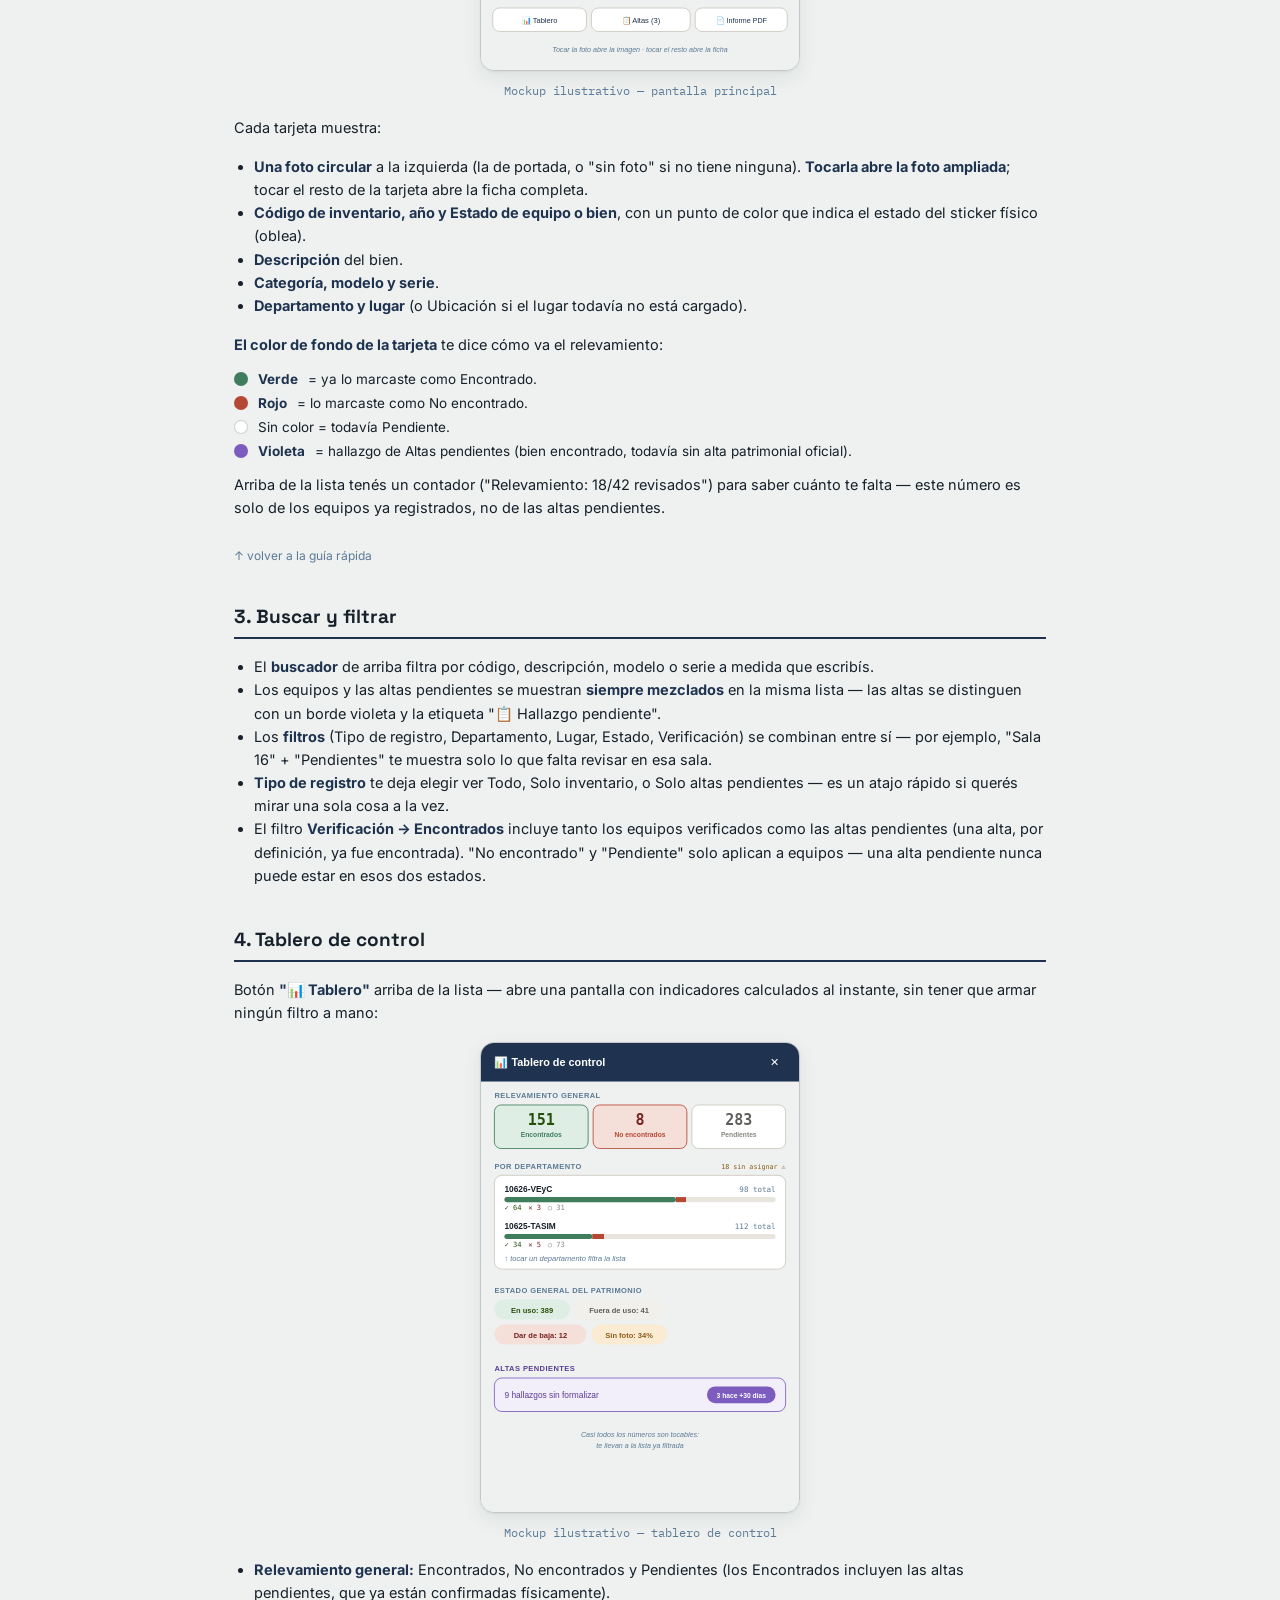
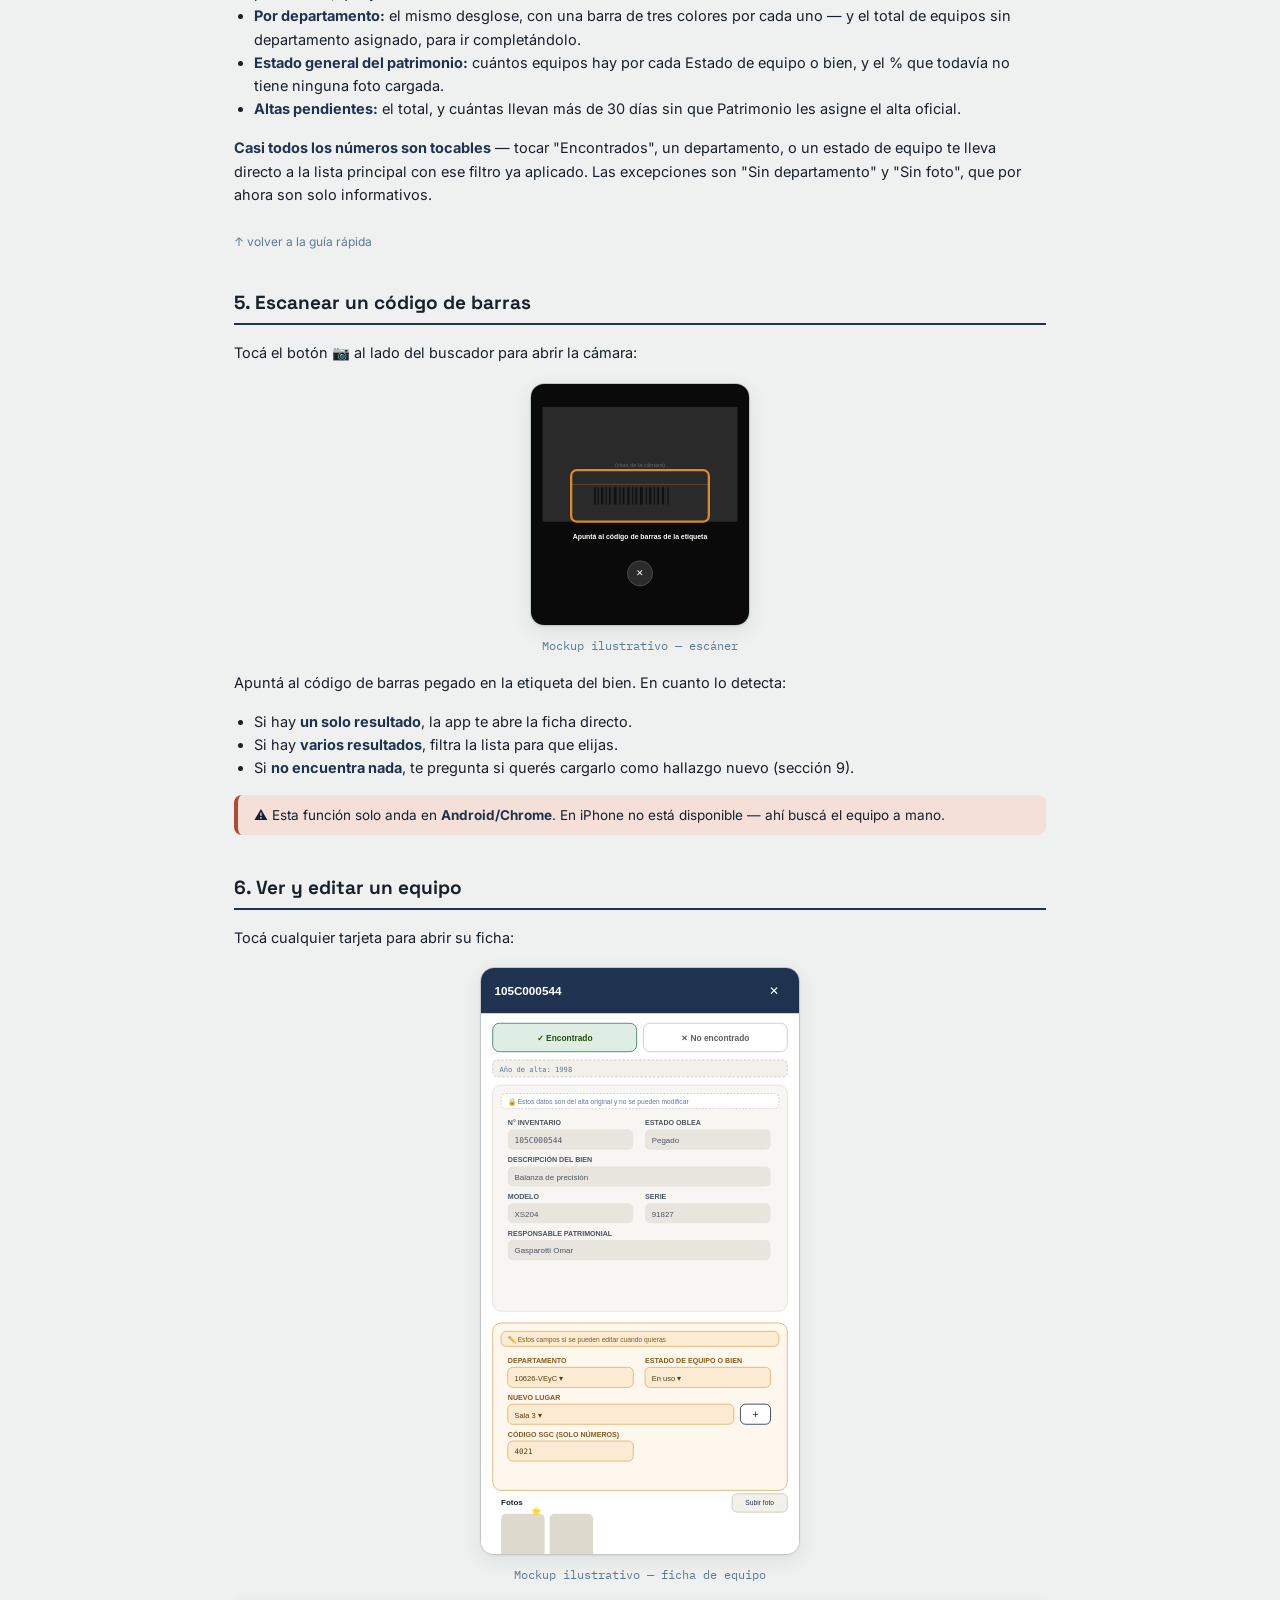
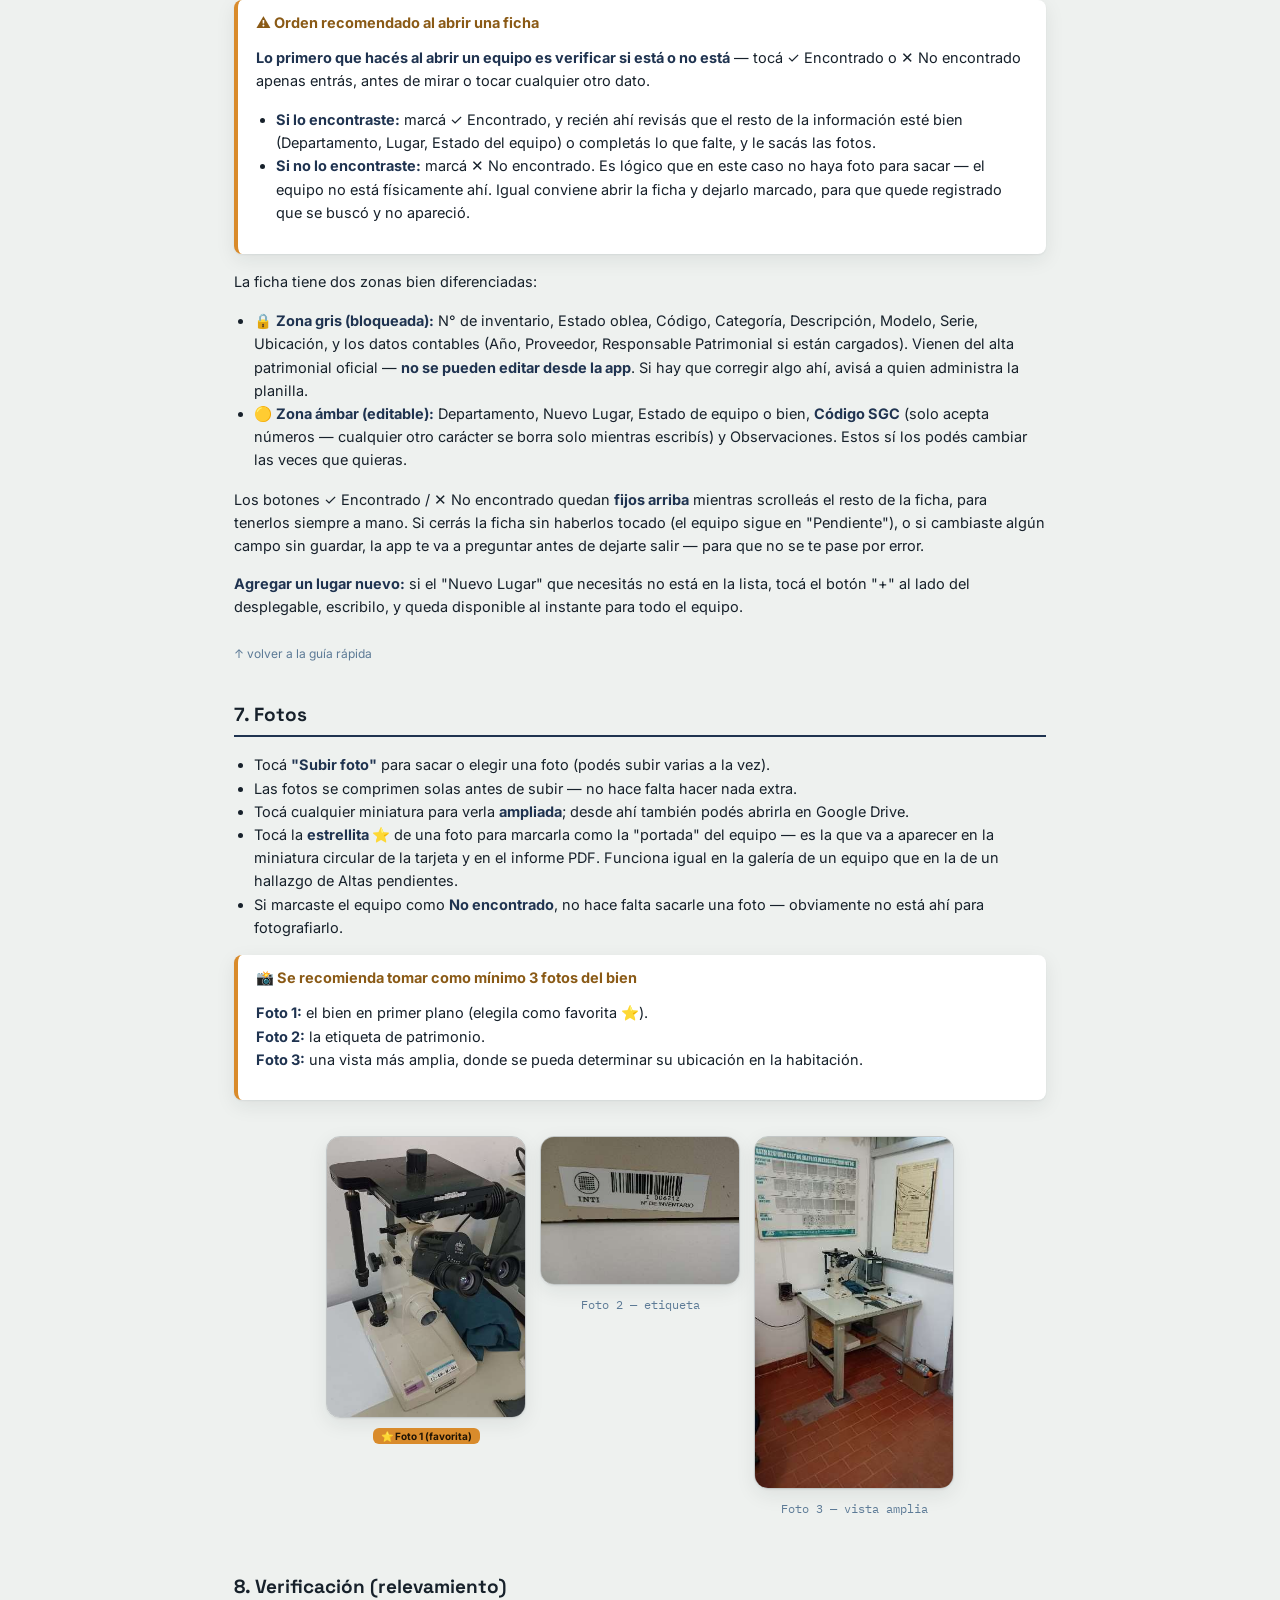
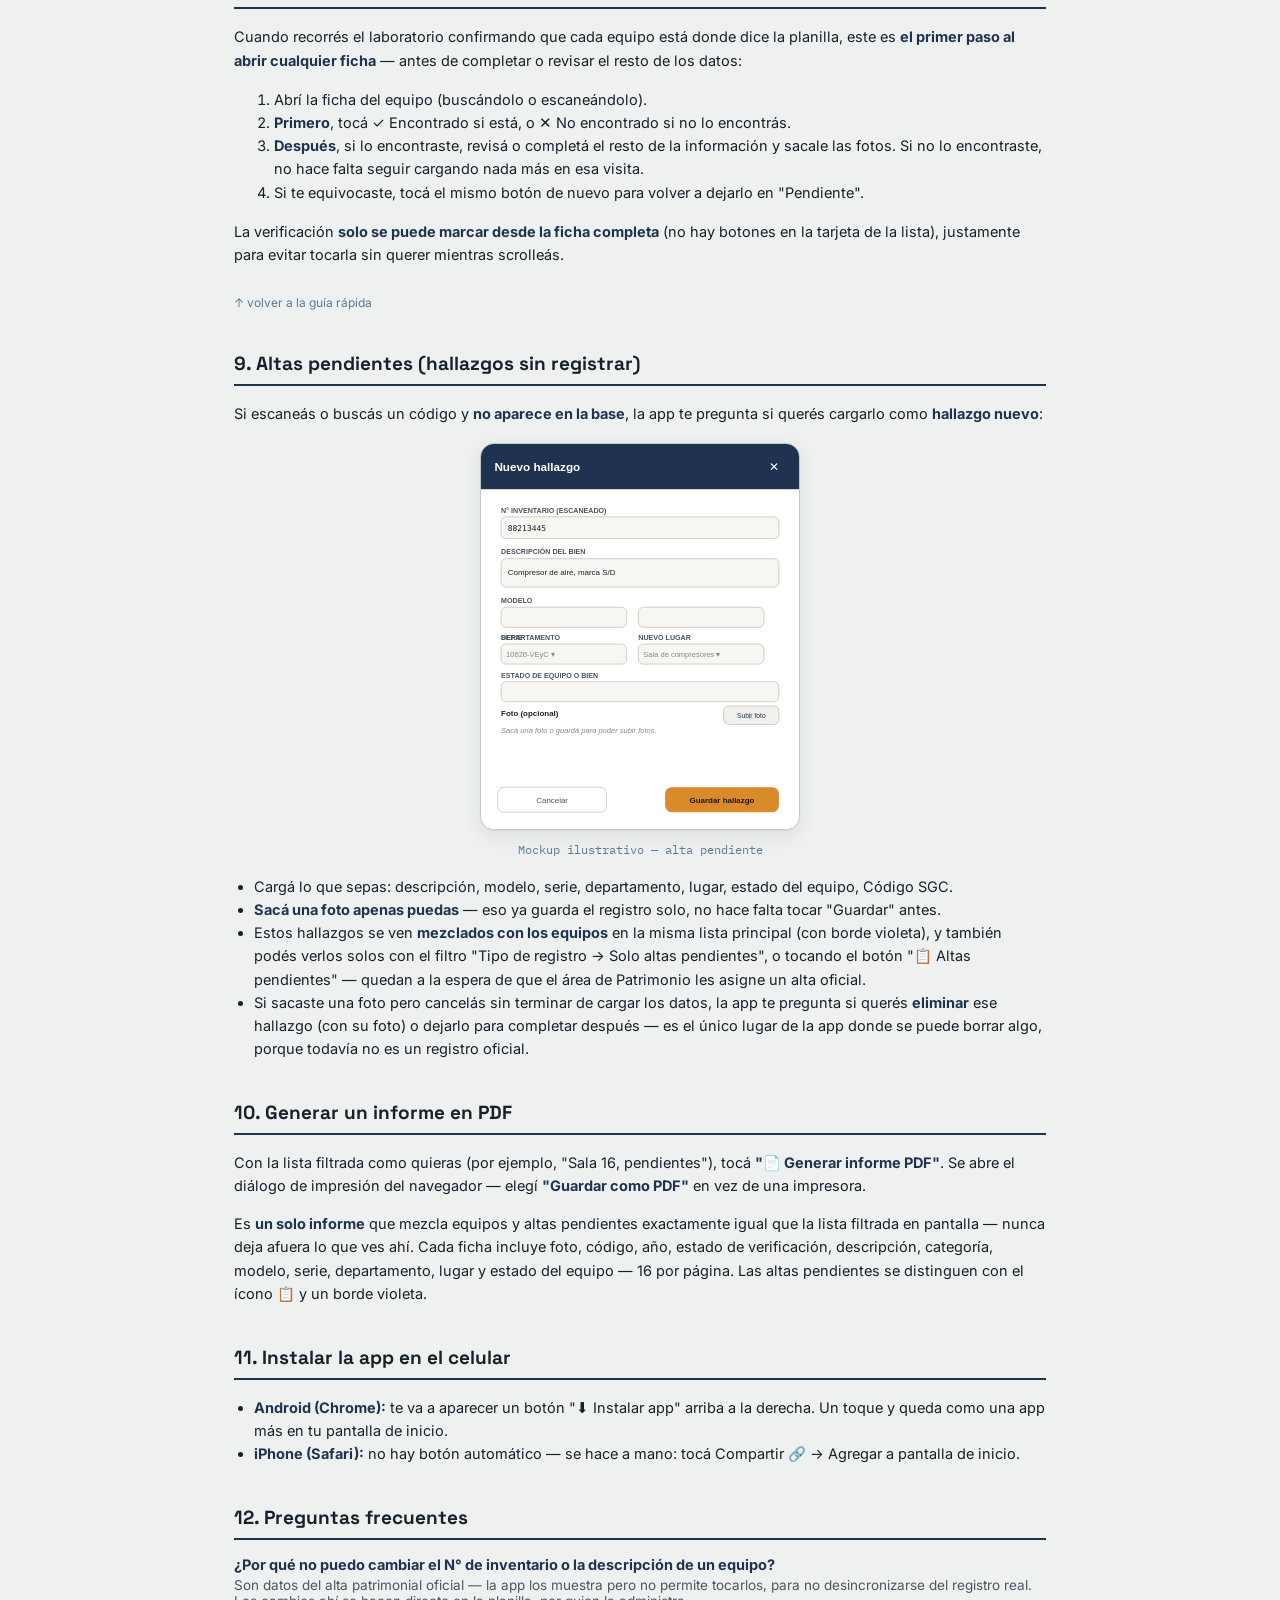
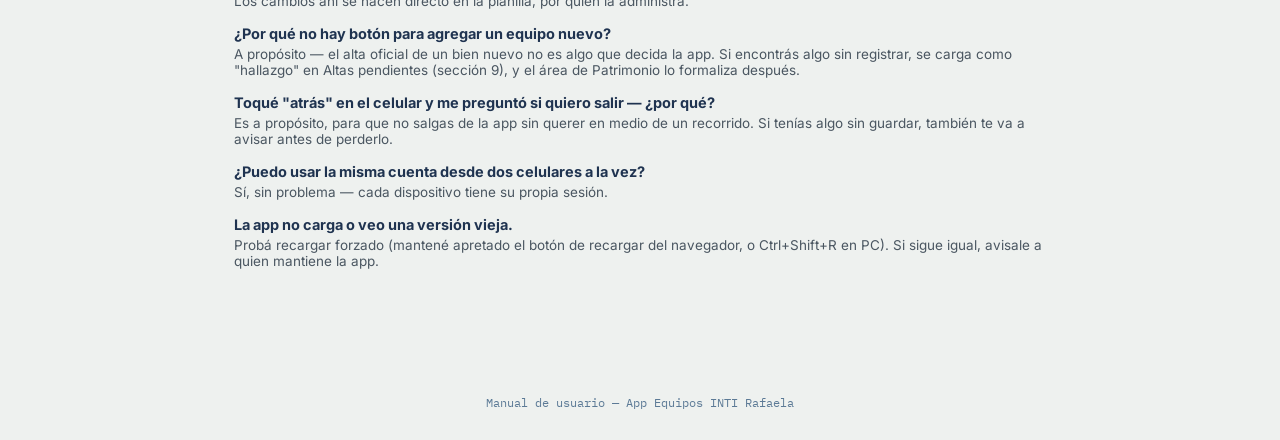
==== commit 88dab5ca: "Add files via upload" ====
--- a/manual.html
+++ b/manual.html
@@ -156,7 +156,7 @@
     <li><strong>Entrá</strong> a la app con tu cuenta de Google (la que te compartieron acceso).</li>
     <li><strong>Buscá</strong> un equipo escribiendo su código/descripción, o tocando 📷 para escanear la etiqueta.</li>
     <li>Abrí la ficha y <strong>primero marcá ✓ Encontrado o ✕ No encontrado</strong> — eso va antes que cualquier otra cosa.</li>
-    <li>Si lo encontraste: revisá/completá Departamento, Lugar, Estado y Observaciones, y sacale las fotos (ver sección 6). Si no lo encontraste, no hace falta nada más.</li>
+    <li>Si lo encontraste: revisá/completá Departamento, Lugar, Estado y Observaciones, y sacale las fotos (ver sección 7). Si no lo encontraste, no hace falta nada más.</li>
     <li>Si escaneás algo que <strong>no está en la base</strong>, la app te ofrece cargarlo como hallazgo nuevo.</li>
     <li>Con lo que tengas filtrado en pantalla, podés generar un <strong>informe en PDF</strong>.</li>
   </ol>
@@ -169,14 +169,15 @@
     <li><a href="#c1">Entrar a la app</a></li>
     <li><a href="#c2">Pantalla principal</a></li>
     <li><a href="#c3">Buscar y filtrar</a></li>
-    <li><a href="#c4">Escanear un código de barras</a></li>
-    <li><a href="#c5">Ver y editar un equipo</a></li>
-    <li><a href="#c6">Fotos</a></li>
-    <li><a href="#c7">Verificación (relevamiento)</a></li>
-    <li><a href="#c8">Altas pendientes</a></li>
-    <li><a href="#c9">Generar un informe en PDF</a></li>
-    <li><a href="#c10">Instalar la app en el celular</a></li>
-    <li><a href="#c11">Preguntas frecuentes</a></li>
+    <li><a href="#c4">Tablero de control</a></li>
+    <li><a href="#c5">Escanear un código de barras</a></li>
+    <li><a href="#c6">Ver y editar un equipo</a></li>
+    <li><a href="#c7">Fotos</a></li>
+    <li><a href="#c8">Verificación (relevamiento)</a></li>
+    <li><a href="#c9">Altas pendientes</a></li>
+    <li><a href="#c10">Generar un informe en PDF</a></li>
+    <li><a href="#c11">Instalar la app en el celular</a></li>
+    <li><a href="#c12">Preguntas frecuentes</a></li>
   </ol>
 </nav>
 
@@ -195,24 +196,25 @@
   <h2>2. Pantalla principal</h2>
   <p>Al entrar ves la lista completa de equipos, uno por tarjeta:</p>
   <figure>
-    <img src="[data-uri]" alt="Pantalla principal">
+    <img src="[data-uri]" alt="Pantalla principal">
     <figcaption>Mockup ilustrativo — pantalla principal</figcaption>
   </figure>
   <p>Cada tarjeta muestra:</p>
   <ul>
+    <li><strong>Una foto circular</strong> a la izquierda (la de portada, o "sin foto" si no tiene ninguna). <strong>Tocarla abre la foto ampliada</strong>; tocar el resto de la tarjeta abre la ficha completa.</li>
     <li><strong>Código de inventario, año y Estado de equipo o bien</strong>, con un punto de color que indica el estado del sticker físico (oblea).</li>
     <li><strong>Descripción</strong> del bien.</li>
     <li><strong>Categoría, modelo y serie</strong>.</li>
-    <li><strong>Departamento y lugar</strong> (o Ubicación si el lugar todavía no está cargado), y el ícono 📷 si tiene fotos.</li>
+    <li><strong>Departamento y lugar</strong> (o Ubicación si el lugar todavía no está cargado).</li>
   </ul>
   <p><strong>El color de fondo de la tarjeta</strong> te dice cómo va el relevamiento:</p>
   <div class="legend">
     <div class="row"><span class="dot green"></span> <strong>Verde</strong> = ya lo marcaste como Encontrado.</div>
     <div class="row"><span class="dot red"></span> <strong>Rojo</strong> = lo marcaste como No encontrado.</div>
     <div class="row"><span class="dot white"></span> Sin color = todavía Pendiente.</div>
-    <div class="row"><span class="dot violet"></span> <strong>Violeta</strong> = bien no registrado en BD Rafaela.</div>
-  </div>
-  <p>Arriba de la lista tenés un contador ("Relevamiento: 18/42 revisados") para saber cuánto te falta.</p>
+    <div class="row"><span class="dot violet"></span> <strong>Violeta</strong> = hallazgo de Altas pendientes (bien encontrado, todavía sin alta patrimonial oficial).</div>
+  </div>
+  <p>Arriba de la lista tenés un contador ("Relevamiento: 18/42 revisados") para saber cuánto te falta — este número es solo de los equipos ya registrados, no de las altas pendientes.</p>
   <a class="backtop" href="#guia-rapida">↑ volver a la guía rápida</a>
 </section>
 
@@ -220,13 +222,32 @@
   <h2>3. Buscar y filtrar</h2>
   <ul>
     <li>El <strong>buscador</strong> de arriba filtra por código, descripción, modelo o serie a medida que escribís.</li>
-    <li>Si lo que buscás no aparece entre los equipos ya registrados, la app también busca en <strong>Altas pendientes</strong> y te lo muestra al final con un borde violeta y la etiqueta "📋 Hallazgo pendiente".</li>
-    <li>Los <strong>filtros</strong> (Departamento, Lugar, Estado, Verificación) se combinan entre sí — por ejemplo, "Sala 16" + "Pendientes" te muestra solo lo que falta revisar en esa sala.</li>
+    <li>Los equipos y las altas pendientes se muestran <strong>siempre mezclados</strong> en la misma lista — las altas se distinguen con un borde violeta y la etiqueta "📋 Hallazgo pendiente".</li>
+    <li>Los <strong>filtros</strong> (Tipo de registro, Departamento, Lugar, Estado, Verificación) se combinan entre sí — por ejemplo, "Sala 16" + "Pendientes" te muestra solo lo que falta revisar en esa sala.</li>
+    <li><strong>Tipo de registro</strong> te deja elegir ver Todo, Solo inventario, o Solo altas pendientes — es un atajo rápido si querés mirar una sola cosa a la vez.</li>
+    <li>El filtro <strong>Verificación → Encontrados</strong> incluye tanto los equipos verificados como las altas pendientes (una alta, por definición, ya fue encontrada). "No encontrado" y "Pendiente" solo aplican a equipos — una alta pendiente nunca puede estar en esos dos estados.</li>
   </ul>
 </section>
 
 <section class="chapter" id="c4">
-  <h2>4. Escanear un código de barras</h2>
+  <h2>4. Tablero de control</h2>
+  <p>Botón <strong>"📊 Tablero"</strong> arriba de la lista — abre una pantalla con indicadores calculados al instante, sin tener que armar ningún filtro a mano:</p>
+  <figure>
+    <img src="[data-uri]" alt="Tablero de control">
+    <figcaption>Mockup ilustrativo — tablero de control</figcaption>
+  </figure>
+  <ul>
+    <li><strong>Relevamiento general:</strong> Encontrados, No encontrados y Pendientes (los Encontrados incluyen las altas pendientes, que ya están confirmadas físicamente).</li>
+    <li><strong>Por departamento:</strong> el mismo desglose, con una barra de tres colores por cada uno — y el total de equipos sin departamento asignado, para ir completándolo.</li>
+    <li><strong>Estado general del patrimonio:</strong> cuántos equipos hay por cada Estado de equipo o bien, y el % que todavía no tiene ninguna foto cargada.</li>
+    <li><strong>Altas pendientes:</strong> el total, y cuántas llevan más de 30 días sin que Patrimonio les asigne el alta oficial.</li>
+  </ul>
+  <p><strong>Casi todos los números son tocables</strong> — tocar "Encontrados", un departamento, o un estado de equipo te lleva directo a la lista principal con ese filtro ya aplicado. Las excepciones son "Sin departamento" y "Sin foto", que por ahora son solo informativos.</p>
+  <a class="backtop" href="#guia-rapida">↑ volver a la guía rápida</a>
+</section>
+
+<section class="chapter" id="c5">
+  <h2>5. Escanear un código de barras</h2>
   <p>Tocá el botón 📷 al lado del buscador para abrir la cámara:</p>
   <figure>
     <img src="[data-uri]" alt="Escáner de código de barras" style="max-width:220px;">
@@ -236,16 +257,16 @@
   <ul>
     <li>Si hay <strong>un solo resultado</strong>, la app te abre la ficha directo.</li>
     <li>Si hay <strong>varios resultados</strong>, filtra la lista para que elijas.</li>
-    <li>Si <strong>no encuentra nada</strong>, te pregunta si querés cargarlo como hallazgo nuevo (sección 8).</li>
+    <li>Si <strong>no encuentra nada</strong>, te pregunta si querés cargarlo como hallazgo nuevo (sección 9).</li>
   </ul>
   <div class="warn">⚠️ Esta función solo anda en <strong>Android/Chrome</strong>. En iPhone no está disponible — ahí buscá el equipo a mano.</div>
 </section>
 
-<section class="chapter" id="c5">
-  <h2>5. Ver y editar un equipo</h2>
+<section class="chapter" id="c6">
+  <h2>6. Ver y editar un equipo</h2>
   <p>Tocá cualquier tarjeta para abrir su ficha:</p>
   <figure>
-    <img src="[data-uri]" alt="Ficha de equipo">
+    <img src="[data-uri]" alt="Ficha de equipo">
     <figcaption>Mockup ilustrativo — ficha de equipo</figcaption>
   </figure>
 
@@ -261,20 +282,20 @@
   <p>La ficha tiene dos zonas bien diferenciadas:</p>
   <ul>
     <li>🔒 <strong>Zona gris (bloqueada):</strong> N° de inventario, Estado oblea, Código, Categoría, Descripción, Modelo, Serie, Ubicación, y los datos contables (Año, Proveedor, Responsable Patrimonial si están cargados). Vienen del alta patrimonial oficial — <strong>no se pueden editar desde la app</strong>. Si hay que corregir algo ahí, avisá a quien administra la planilla.</li>
-    <li>🟡 <strong>Zona ámbar (editable):</strong> Departamento, Nuevo Lugar, Estado de equipo o bien, y Observaciones. Estos sí los podés cambiar las veces que quieras.</li>
-  </ul>
-  <p>Si cerrás la ficha después de haber tocado algún campo sin guardar, la app te va a preguntar si querés salir igual — para que no pierdas cambios por error.</p>
+    <li>🟡 <strong>Zona ámbar (editable):</strong> Departamento, Nuevo Lugar, Estado de equipo o bien, <strong>Código SGC</strong> (solo acepta números — cualquier otro carácter se borra solo mientras escribís) y Observaciones. Estos sí los podés cambiar las veces que quieras.</li>
+  </ul>
+  <p>Los botones ✓ Encontrado / ✕ No encontrado quedan <strong>fijos arriba</strong> mientras scrolleás el resto de la ficha, para tenerlos siempre a mano. Si cerrás la ficha sin haberlos tocado (el equipo sigue en "Pendiente"), o si cambiaste algún campo sin guardar, la app te va a preguntar antes de dejarte salir — para que no se te pase por error.</p>
   <p><strong>Agregar un lugar nuevo:</strong> si el "Nuevo Lugar" que necesitás no está en la lista, tocá el botón "+" al lado del desplegable, escribilo, y queda disponible al instante para todo el equipo.</p>
   <a class="backtop" href="#guia-rapida">↑ volver a la guía rápida</a>
 </section>
 
-<section class="chapter" id="c6">
-  <h2>6. Fotos</h2>
+<section class="chapter" id="c7">
+  <h2>7. Fotos</h2>
   <ul>
     <li>Tocá <strong>"Subir foto"</strong> para sacar o elegir una foto (podés subir varias a la vez).</li>
     <li>Las fotos se comprimen solas antes de subir — no hace falta hacer nada extra.</li>
     <li>Tocá cualquier miniatura para verla <strong>ampliada</strong>; desde ahí también podés abrirla en Google Drive.</li>
-    <li>Tocá la <strong>estrellita ⭐</strong> de una foto para marcarla como la "portada" del equipo — es la que va a aparecer en el informe PDF.</li>
+    <li>Tocá la <strong>estrellita ⭐</strong> de una foto para marcarla como la "portada" del equipo — es la que va a aparecer en la miniatura circular de la tarjeta y en el informe PDF. Funciona igual en la galería de un equipo que en la de un hallazgo de Altas pendientes.</li>
     <li>Si marcaste el equipo como <strong>No encontrado</strong>, no hace falta sacarle una foto — obviamente no está ahí para fotografiarlo.</li>
   </ul>
 
@@ -301,8 +322,8 @@
   </div>
 </section>
 
-<section class="chapter" id="c7">
-  <h2>7. Verificación (relevamiento)</h2>
+<section class="chapter" id="c8">
+  <h2>8. Verificación (relevamiento)</h2>
   <p>Cuando recorrés el laboratorio confirmando que cada equipo está donde dice la planilla, este es <strong>el primer paso al abrir cualquier ficha</strong> — antes de completar o revisar el resto de los datos:</p>
   <ol>
     <li>Abrí la ficha del equipo (buscándolo o escaneándolo).</li>
@@ -314,38 +335,37 @@
   <a class="backtop" href="#guia-rapida">↑ volver a la guía rápida</a>
 </section>
 
-<section class="chapter" id="c8">
-  <h2>8. Altas pendientes (hallazgos sin registrar)</h2>
+<section class="chapter" id="c9">
+  <h2>9. Altas pendientes (hallazgos sin registrar)</h2>
   <p>Si escaneás o buscás un código y <strong>no aparece en la base</strong>, la app te pregunta si querés cargarlo como <strong>hallazgo nuevo</strong>:</p>
   <figure>
     <img src="[data-uri]" alt="Formulario de alta pendiente">
     <figcaption>Mockup ilustrativo — alta pendiente</figcaption>
   </figure>
   <ul>
-    <li>Cargá lo que sepas: descripción, modelo, serie, departamento, lugar, estado del equipo.</li>
+    <li>Cargá lo que sepas: descripción, modelo, serie, departamento, lugar, estado del equipo, Código SGC.</li>
     <li><strong>Sacá una foto apenas puedas</strong> — eso ya guarda el registro solo, no hace falta tocar "Guardar" antes.</li>
-    <li>Estos hallazgos <strong>no se mezclan con los equipos oficiales</strong> — quedan en una lista aparte ("📋 Altas pendientes", con contador arriba de la pantalla), a la espera de que el área de Patrimonio les asigne un alta oficial.</li>
+    <li>Estos hallazgos se ven <strong>mezclados con los equipos</strong> en la misma lista principal (con borde violeta), y también podés verlos solos con el filtro "Tipo de registro → Solo altas pendientes", o tocando el botón "📋 Altas pendientes" — quedan a la espera de que el área de Patrimonio les asigne un alta oficial.</li>
     <li>Si sacaste una foto pero cancelás sin terminar de cargar los datos, la app te pregunta si querés <strong>eliminar</strong> ese hallazgo (con su foto) o dejarlo para completar después — es el único lugar de la app donde se puede borrar algo, porque todavía no es un registro oficial.</li>
   </ul>
 </section>
 
-<section class="chapter" id="c9">
-  <h2>9. Generar un informe en PDF</h2>
+<section class="chapter" id="c10">
+  <h2>10. Generar un informe en PDF</h2>
   <p>Con la lista filtrada como quieras (por ejemplo, "Sala 16, pendientes"), tocá <strong>"📄 Generar informe PDF"</strong>. Se abre el diálogo de impresión del navegador — elegí <strong>"Guardar como PDF"</strong> en vez de una impresora.</p>
-  <p>El informe incluye, por cada equipo: foto, código, año, estado de verificación, descripción, categoría, modelo, serie, departamento, lugar y estado del equipo — 16 por página.</p>
-  <p>Altas pendientes tiene su propio botón de informe, dentro de esa vista.</p>
-</section>
-
-<section class="chapter" id="c10">
-  <h2>10. Instalar la app en el celular</h2>
+  <p>Es <strong>un solo informe</strong> que mezcla equipos y altas pendientes exactamente igual que la lista filtrada en pantalla — nunca deja afuera lo que ves ahí. Cada ficha incluye foto, código, año, estado de verificación, descripción, categoría, modelo, serie, departamento, lugar y estado del equipo — 16 por página. Las altas pendientes se distinguen con el ícono 📋 y un borde violeta.</p>
+</section>
+
+<section class="chapter" id="c11">
+  <h2>11. Instalar la app en el celular</h2>
   <ul>
     <li><strong>Android (Chrome):</strong> te va a aparecer un botón "⬇ Instalar app" arriba a la derecha. Un toque y queda como una app más en tu pantalla de inicio.</li>
     <li><strong>iPhone (Safari):</strong> no hay botón automático — se hace a mano: tocá Compartir 🔗 → Agregar a pantalla de inicio.</li>
   </ul>
 </section>
 
-<section class="chapter" id="c11">
-  <h2>11. Preguntas frecuentes</h2>
+<section class="chapter" id="c12">
+  <h2>12. Preguntas frecuentes</h2>
 
   <div class="faq-item">
     <div class="q">¿Por qué no puedo cambiar el N° de inventario o la descripción de un equipo?</div>
@@ -353,7 +373,7 @@
   </div>
   <div class="faq-item">
     <div class="q">¿Por qué no hay botón para agregar un equipo nuevo?</div>
-    <div class="a">A propósito — el alta oficial de un bien nuevo no es algo que decida la app. Si encontrás algo sin registrar, se carga como "hallazgo" en Altas pendientes (sección 8), y el área de Patrimonio lo formaliza después.</div>
+    <div class="a">A propósito — el alta oficial de un bien nuevo no es algo que decida la app. Si encontrás algo sin registrar, se carga como "hallazgo" en Altas pendientes (sección 9), y el área de Patrimonio lo formaliza después.</div>
   </div>
   <div class="faq-item">
     <div class="q">Toqué "atrás" en el celular y me preguntó si quiero salir — ¿por qué?</div>
